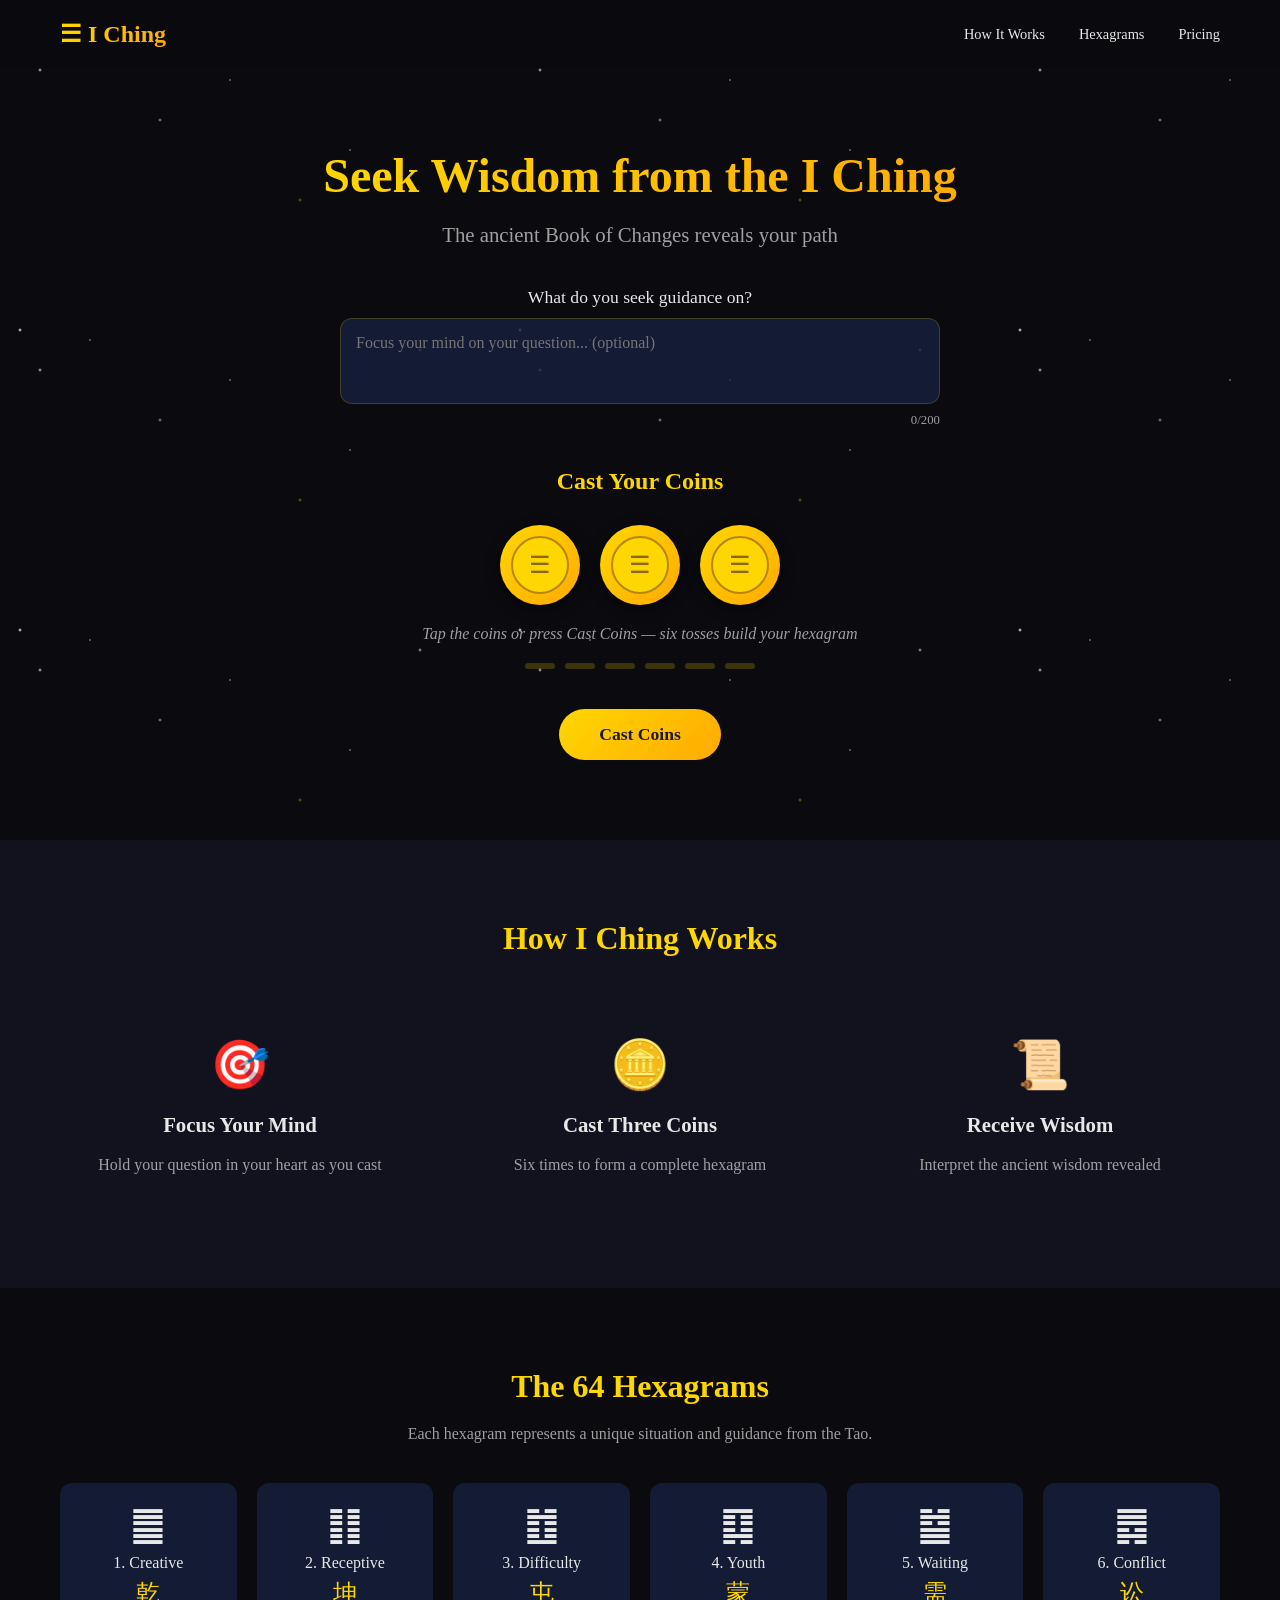
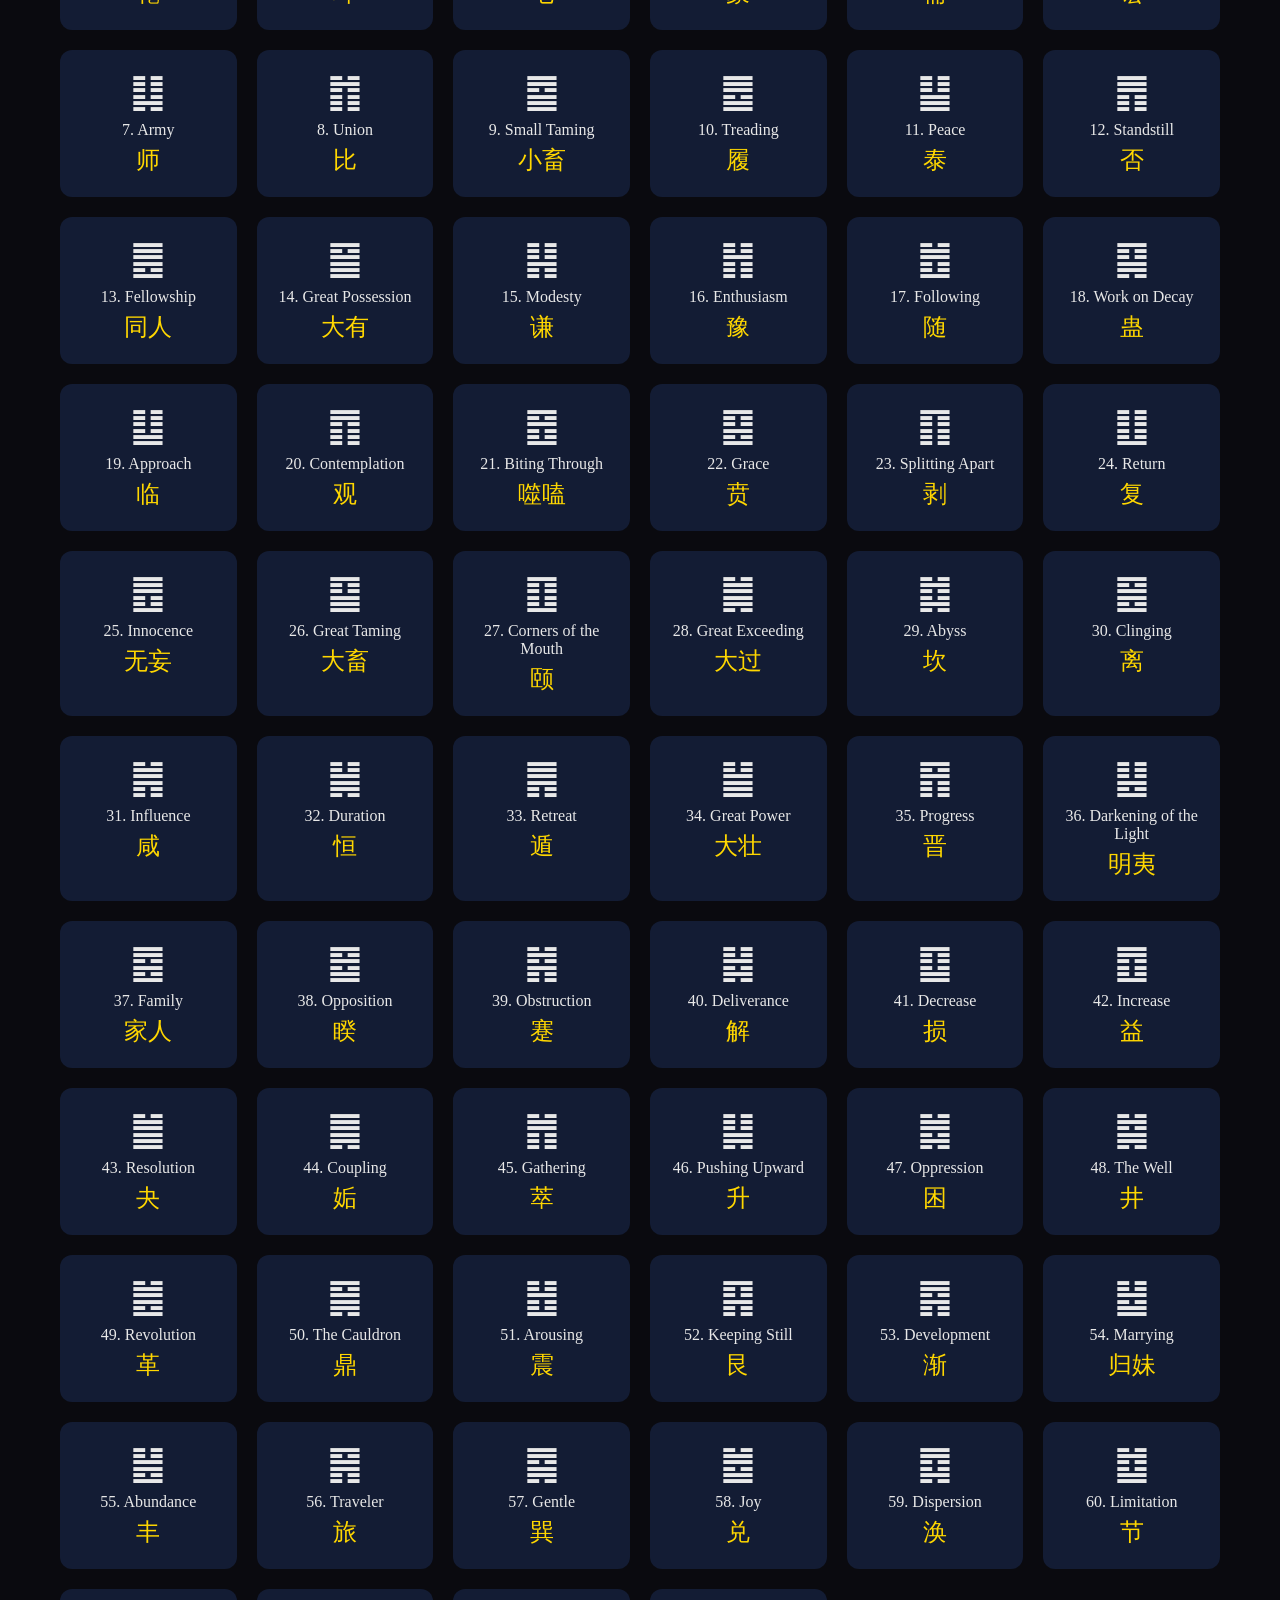
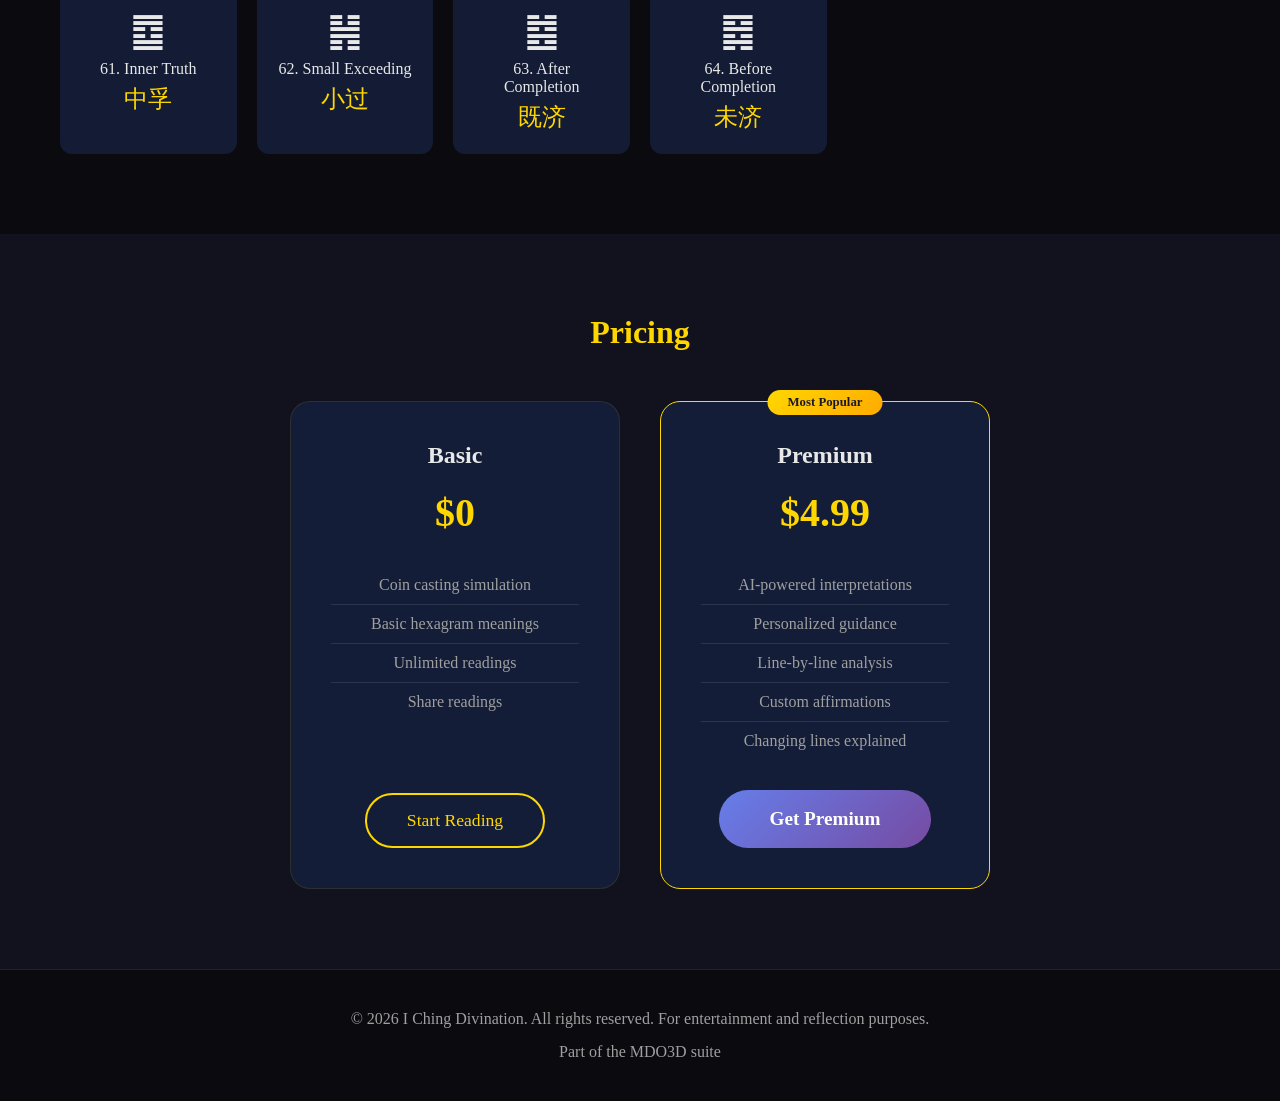
==== public/index.html @ cc0799f8 "feat(iching): GA4 (consent-gated) — pending Co-Authored-By: Claude Opus 5.5 <noreply@anthropic.com>" ====
<!DOCTYPE html>
<html lang="en">
<head>
    <meta charset="UTF-8">
    <meta name="viewport" content="width=device-width, initial-scale=1.0">
    <title>I Ching Reading Online — I Ching</title>
    <meta name="description" content="Ask a question and cast three coins to build your hexagram. Read its meaning and changing lines from the 64 hexagrams of the I Ching, the Book of Changes.">
    <meta name="keywords" content="i ching, i ching reading, book of changes, hexagram, coin toss, changing lines, chinese divination">
    <link rel="canonical" href="https://iching.mdo3d.com/">
    <meta name="theme-color" content="#ffd700">
    <link rel="icon" href="/favicon.ico" sizes="any">
    <link rel="icon" href="/favicon.svg" type="image/svg+xml">
    <link rel="apple-touch-icon" href="/apple-touch-icon.png">
    <link rel="manifest" href="/site.webmanifest">
    <meta property="og:type" content="website">
    <meta property="og:site_name" content="I Ching · MDO3D Guidance">
    <meta property="og:title" content="I Ching Reading Online — I Ching">
    <meta property="og:description" content="Ask a question and cast three coins to build your hexagram. Read its meaning and changing lines from the 64 hexagrams of the I Ching, the Book of Changes.">
    <meta property="og:url" content="https://iching.mdo3d.com/">
    <meta property="og:image" content="https://iching.mdo3d.com/og-image.png">
    <meta property="og:image:type" content="image/png">
    <meta property="og:image:width" content="1200">
    <meta property="og:image:height" content="630">
    <meta property="og:image:alt" content="I Ching — Cast coins, consult the Book of Changes. Part of MDO3D Guidance.">
    <meta property="og:locale" content="en_US">
    <meta name="twitter:card" content="summary_large_image">
    <meta name="twitter:title" content="I Ching Reading Online — I Ching">
    <meta name="twitter:description" content="Ask a question and cast three coins to build your hexagram. Read its meaning and changing lines from the 64 hexagrams of the I Ching, the Book of Changes.">
    <meta name="twitter:image" content="https://iching.mdo3d.com/og-image.png">
    <meta name="twitter:image:alt" content="I Ching — Cast coins, consult the Book of Changes. Part of MDO3D Guidance.">
    <script type="application/ld+json">
    {
      "@context": "https://schema.org",
      "@graph": [
        {
          "@type": "WebSite",
          "@id": "https://iching.mdo3d.com/#website",
          "url": "https://iching.mdo3d.com/",
          "name": "I Ching",
          "description": "Ask a question and cast three coins to build your hexagram. Read its meaning and changing lines from the 64 hexagrams of the I Ching, the Book of Changes.",
          "inLanguage": "en",
          "publisher": {
            "@type": "Organization",
            "name": "MDO3D"
          }
        },
        {
          "@type": "WebApplication",
          "@id": "https://iching.mdo3d.com/#app",
          "name": "I Ching",
          "url": "https://iching.mdo3d.com/",
          "description": "Ask a question and cast three coins to build your hexagram. Read its meaning and changing lines from the 64 hexagrams of the I Ching, the Book of Changes.",
          "applicationCategory": "LifestyleApplication",
          "operatingSystem": "Any (web browser)",
          "image": "https://iching.mdo3d.com/og-image.png",
          "isPartOf": {
            "@id": "https://iching.mdo3d.com/#website"
          }
        }
      ]
    }
    </script>
    <link rel="stylesheet" href="css/styles.css">
<style>.skip-link{position:absolute;left:-9999px;top:8px;z-index:10000;padding:8px 16px;background:#111111;color:#ffffff;font-weight:600;text-decoration:none;border-radius:4px}.skip-link:focus{left:8px;top:8px}</style>
  <script src="/js/consent.js" defer></script>
</head>
<body>
<a class="skip-link" href="#main-content">Skip to content</a>
    <div class="stars"></div>
    
    <header>
        <nav class="container">
            <div class="logo">
                <h1>☰ I Ching</h1>
            </div>
            <div class="nav-links">
                <a href="#how-it-works">How It Works</a>
                <a href="#hexagrams">Hexagrams</a>
                <a href="#pricing">Pricing</a>
            </div>
        </nav>
    </header>

    <main id="main-content">
        <section class="hero">
            <div class="container">
                <h2 class="hero-title">Seek Wisdom from the I Ching</h2>
                <p class="hero-subtitle">The ancient Book of Changes reveals your path</p>
                
                <div class="question-section" id="question-section">
                    <label for="question-input">What do you seek guidance on?</label>
                    <textarea 
                        id="question-input" 
                        placeholder="Focus your mind on your question... (optional)"
                        rows="3"
                        maxlength="200"></textarea>
                    <p class="char-count"><span id="char-count">0</span>/200</p>
                </div>

                <div class="casting-method">
                    <h3>Cast Your Coins</h3>
                    <div class="coins-container" id="coins-container">
                        <div class="coin" id="coin1">
                            <div class="coin-face heads">
                                <svg viewBox="0 0 60 60"><circle cx="30" cy="30" r="28" fill="#ffd700" stroke="#b8860b" stroke-width="2"/><text x="30" y="38" text-anchor="middle" font-size="24" fill="#8b6914">☰</text></svg>
                            </div>
                            <div class="coin-face tails">
                                <svg viewBox="0 0 60 60"><circle cx="30" cy="30" r="28" fill="#c0c0c0" stroke="#808080" stroke-width="2"/><text x="30" y="38" text-anchor="middle" font-size="24" fill="#404040">☷</text></svg>
                            </div>
                        </div>
                        <div class="coin" id="coin2">
                            <div class="coin-face heads">
                                <svg viewBox="0 0 60 60"><circle cx="30" cy="30" r="28" fill="#ffd700" stroke="#b8860b" stroke-width="2"/><text x="30" y="38" text-anchor="middle" font-size="24" fill="#8b6914">☰</text></svg>
                            </div>
                            <div class="coin-face tails">
                                <svg viewBox="0 0 60 60"><circle cx="30" cy="30" r="28" fill="#c0c0c0" stroke="#808080" stroke-width="2"/><text x="30" y="38" text-anchor="middle" font-size="24" fill="#404040">☷</text></svg>
                            </div>
                        </div>
                        <div class="coin" id="coin3">
                            <div class="coin-face heads">
                                <svg viewBox="0 0 60 60"><circle cx="30" cy="30" r="28" fill="#ffd700" stroke="#b8860b" stroke-width="2"/><text x="30" y="38" text-anchor="middle" font-size="24" fill="#8b6914">☰</text></svg>
                            </div>
                            <div class="coin-face tails">
                                <svg viewBox="0 0 60 60"><circle cx="30" cy="30" r="28" fill="#c0c0c0" stroke="#808080" stroke-width="2"/><text x="30" y="38" text-anchor="middle" font-size="24" fill="#404040">☷</text></svg>
                            </div>
                        </div>
                    </div>
                    <p class="casting-instruction">Tap the coins or press Cast Coins — six tosses build your hexagram</p>
                    <div class="casting-progress" id="casting-progress">
                        <div class="progress-line" id="progress1"></div>
                        <div class="progress-line" id="progress2"></div>
                        <div class="progress-line" id="progress3"></div>
                        <div class="progress-line" id="progress4"></div>
                        <div class="progress-line" id="progress5"></div>
                        <div class="progress-line" id="progress6"></div>
                    </div>
                </div>

                <button class="btn-primary btn-cast" id="cast-btn">
                    <span>Cast Coins</span>
                </button>
                <button class="btn-secondary btn-reset" id="reset-btn" style="display: none;">
                    <span>Cast Again</span>
                </button>
            </div>
        </section>

        <section class="hexagram-display" id="hexagram-display" style="display: none;">
            <div class="container">
                <h3 class="section-title">Your Hexagram</h3>
                <div class="hexagram-result" id="hexagram-result">
                </div>
            </div>
        </section>

        <section class="reading-section" id="reading-section" style="display: none;">
            <div class="container">
                <div class="reading-content">
                    <h3>Your Reading</h3>
                    
                    <div class="free-reading" id="free-reading">
                        <div class="hexagram-meanings" id="hexagram-meanings">
                        </div>
                    </div>

                    <div class="premium-upsell" id="premium-upsell">
                        <h4>Want Deeper Insights?</h4>
                        <p>Unlock AI-powered personalized interpretation</p>
                        <ul class="premium-features">
                            <li>✨ AI-generated personal guidance</li>
                            <li>✨ Connection to your question</li>
                            <li>✨ Line-by-line analysis</li>
                            <li>✨ Custom affirmation</li>
                        </ul>
                        <button class="btn-premium" id="upgrade-btn">
                            Get Premium Reading - $4.99
                        </button>
                    </div>

                    <div class="result-actions">
                    <button class="btn-share" id="share-btn">
                        <svg width="20" height="20" viewBox="0 0 24 24" fill="none" stroke="currentColor" stroke-width="2">
                            <circle cx="18" cy="5" r="3"></circle>
                            <circle cx="6" cy="12" r="3"></circle>
                            <circle cx="18" cy="19" r="3"></circle>
                            <line x1="8.59" y1="13.51" x2="15.42" y2="17.49"></line>
                            <line x1="15.41" y1="6.51" x2="8.59" y2="10.49"></line>
                        </svg>
                        Share My Reading
                    </button>
                    
                    <button class="btn-secondary" id="new-reading-btn">Cast Again</button>
                    </div>
                </div>
            </div>
        </section>
        
        <div class="premium-modal" id="premium-modal">
            <div class="modal-overlay" id="modal-overlay"></div>
            <div class="modal-content">
                <button class="modal-close" id="modal-close">&times;</button>
                <h3>Unlock Premium Insights</h3>
                <p>Get AI-powered personalized interpretation of your reading</p>
                <ul class="modal-features">
                    <li>✨ Personalized AI interpretation</li>
                    <li>✨ Deep connection to your question</li>
                    <li>✨ Actionable guidance</li>
                    <li>✨ Custom affirmation</li>
                </ul>
                <button class="btn-premium modal-btn" id="modal-upgrade-btn" onclick="handlePremiumPurchase()">
                    Get Premium - $4.99
                </button>
                <button class="modal-skip" id="modal-skip">Maybe Later</button>
            </div>
        </div>

        <section id="how-it-works" class="section-light">
            <div class="container">
                <h2>How I Ching Works</h2>
                <div class="steps">
                    <div class="step">
                        <div class="step-icon">🎯</div>
                        <h3>Focus Your Mind</h3>
                        <p>Hold your question in your heart as you cast</p>
                    </div>
                    <div class="step">
                        <div class="step-icon">🪙</div>
                        <h3>Cast Three Coins</h3>
                        <p>Six times to form a complete hexagram</p>
                    </div>
                    <div class="step">
                        <div class="step-icon">📜</div>
                        <h3>Receive Wisdom</h3>
                        <p>Interpret the ancient wisdom revealed</p>
                    </div>
                </div>
            </div>
        </section>

        <section id="hexagrams" class="hexagrams-info">
            <div class="container">
                <h2>The 64 Hexagrams</h2>
                <p class="hexagrams-intro">Each hexagram represents a unique situation and guidance from the Tao.</p>
                <div class="hexagrams-grid" id="hexagrams-grid">
                </div>
            </div>
        </section>

        <section id="pricing" class="pricing-section">
            <div class="container">
                <h2>Pricing</h2>
                <div class="pricing-cards">
                    <div class="pricing-card">
                        <h3>Basic</h3>
                        <div class="price">$0</div>
                        <ul>
                            <li>Coin casting simulation</li>
                            <li>Basic hexagram meanings</li>
                            <li>Unlimited readings</li>
                            <li>Share readings</li>
                        </ul>
                        <button class="btn-secondary" id="start-reading-btn">Start Reading</button>
                    </div>
                    <div class="pricing-card featured">
                        <div class="badge">Most Popular</div>
                        <h3>Premium</h3>
                        <div class="price">$4.99</div>
                        <ul>
                            <li>AI-powered interpretations</li>
                            <li>Personalized guidance</li>
                            <li>Line-by-line analysis</li>
                            <li>Custom affirmations</li>
                            <li>Changing lines explained</li>
                        </ul>
                        <button class="btn-premium" onclick="handlePremiumPurchase()">Get Premium</button>
                    </div>
                </div>
            </div>
        </section>
    </main>

    <footer>
        <div class="container">
            <p>&copy; 2026 I Ching Divination. All rights reserved. For entertainment and reflection purposes.</p>
            <div class="footer-links">
                <a href="https://mdo3d.com">Part of the MDO3D suite</a>
            </div>
        </div>
    </footer>

    <!-- Firebase is optional and lazy-loaded by js/config/firebase.js (off by default). -->

    <script src="js/entitlement.js"></script>
    <script src="js/app.js" type="module"></script>
</body>
</html>
---- public/css/styles.css ----
:root {
    --primary: #ffd700;
    --primary-dark: #b8860b;
    --secondary: #1a1a2e;
    --accent: #16213e;
    --bg: #0a0a0f;
    --text: #e8e8e8;
    --text-muted: #a0a0a0;
    --card-bg: rgba(22, 33, 62, 0.8);
    --gold: linear-gradient(135deg, #ffd700, #ffaa00);
}

* {
    margin: 0;
    padding: 0;
    box-sizing: border-box;
}

body {
    font-family: 'Georgia', serif;
    background: var(--bg);
    color: var(--text);
    min-height: 100vh;
    overflow-x: hidden;
}

.stars {
    position: fixed;
    top: 0;
    left: 0;
    width: 100%;
    height: 100%;
    pointer-events: none;
    background: radial-gradient(2px 2px at 20px 30px, #fff, transparent),
                radial-gradient(2px 2px at 40px 70px, rgba(255,255,255,0.8), transparent),
                radial-gradient(1px 1px at 90px 40px, #fff, transparent),
                radial-gradient(2px 2px at 160px 120px, rgba(255,255,255,0.6), transparent),
                radial-gradient(1px 1px at 230px 80px, #fff, transparent),
                radial-gradient(2px 2px at 300px 200px, rgba(255,215,0,0.5), transparent),
                radial-gradient(1px 1px at 350px 150px, #fff, transparent),
                radial-gradient(2px 2px at 420px 50px, rgba(255,255,255,0.7), transparent);
    background-size: 500px 300px;
    animation: twinkle 8s ease-in-out infinite;
    z-index: 0;
}

@keyframes twinkle {
    0%, 100% { opacity: 0.5; }
    50% { opacity: 1; }
}

.container {
    max-width: 1200px;
    margin: 0 auto;
    padding: 0 20px;
    position: relative;
    z-index: 1;
}

header {
    padding: 20px 0;
    background: rgba(10, 10, 15, 0.9);
    backdrop-filter: blur(10px);
    position: sticky;
    top: 0;
    z-index: 100;
}

header nav {
    display: flex;
    justify-content: space-between;
    align-items: center;
}

.logo h1 {
    font-size: 1.5rem;
    background: var(--gold);
    -webkit-background-clip: text;
    -webkit-text-fill-color: transparent;
    background-clip: text;
}

.nav-links a {
    color: var(--text);
    text-decoration: none;
    margin-left: 30px;
    font-size: 0.9rem;
    transition: color 0.3s;
}

.nav-links a:hover {
    color: var(--primary);
}

.hero {
    padding: 80px 0;
    text-align: center;
    min-height: 70vh;
    display: flex;
    flex-direction: column;
    justify-content: center;
}

.hero-title {
    font-size: 3rem;
    margin-bottom: 20px;
    background: var(--gold);
    -webkit-background-clip: text;
    -webkit-text-fill-color: transparent;
    background-clip: text;
}

.hero-subtitle {
    font-size: 1.3rem;
    color: var(--text-muted);
    margin-bottom: 40px;
}

.question-section {
    max-width: 600px;
    margin: 0 auto 40px;
}

.question-section label {
    display: block;
    margin-bottom: 10px;
    font-size: 1.1rem;
}

.question-section textarea {
    width: 100%;
    padding: 15px;
    background: var(--card-bg);
    border: 1px solid rgba(255, 215, 0, 0.2);
    border-radius: 12px;
    color: var(--text);
    font-family: inherit;
    font-size: 1rem;
    resize: none;
    transition: border-color 0.3s;
}

.question-section textarea:focus {
    outline: none;
    border-color: var(--primary);
}

.char-count {
    text-align: right;
    font-size: 0.8rem;
    color: var(--text-muted);
    margin-top: 5px;
}

.casting-method {
    margin: 40px 0;
}

.casting-method h3 {
    font-size: 1.5rem;
    margin-bottom: 30px;
    color: var(--primary);
}

.coins-container {
    display: flex;
    justify-content: center;
    gap: 20px;
    margin-bottom: 20px;
}

.coin {
    width: 80px;
    height: 80px;
    perspective: 1000px;
    cursor: pointer;
    position: relative;
}

.coin-face {
    position: absolute;
    width: 100%;
    height: 100%;
    backface-visibility: hidden;
    border-radius: 50%;
    display: flex;
    align-items: center;
    justify-content: center;
    box-shadow: 0 4px 15px rgba(0,0,0,0.4);
    transition: transform 0.1s;
}

.coin-face.heads {
    background: var(--gold);
}

.coin-face.tails {
    background: linear-gradient(135deg, #c0c0c0, #808080);
    transform: rotateY(180deg);
}

.coin-face svg {
    width: 60px;
    height: 60px;
}

.coin.flipping .coin-face.heads {
    transform: rotateY(360deg);
}

.coin.flipping .coin-face.tails {
    transform: rotateY(180deg);
}

.coin.flipping {
    animation: coinFlip 0.6s ease-in-out;
}

@keyframes coinFlip {
    0% { transform: rotateX(0) rotateY(0); }
    50% { transform: rotateX(90deg) rotateY(180deg); }
    100% { transform: rotateX(0) rotateY(360deg); }
}

.casting-instruction {
    color: var(--text-muted);
    font-style: italic;
    margin-bottom: 20px;
}

.casting-progress {
    display: flex;
    justify-content: center;
    gap: 10px;
}

.progress-line {
    width: 30px;
    height: 6px;
    background: rgba(255, 215, 0, 0.2);
    border-radius: 3px;
    transition: background 0.3s;
}

.progress-line.active {
    background: var(--primary);
}

.btn-primary {
    background: var(--gold);
    color: #1a1a2e;
    border: none;
    padding: 15px 40px;
    font-size: 1.1rem;
    font-weight: 600;
    border-radius: 30px;
    cursor: pointer;
    transition: transform 0.3s, box-shadow 0.3s;
    font-family: inherit;
}

.btn-primary:hover {
    transform: translateY(-2px);
    box-shadow: 0 10px 30px rgba(255, 215, 0, 0.3);
}

.btn-secondary {
    background: transparent;
    color: var(--primary);
    border: 2px solid var(--primary);
    padding: 15px 40px;
    font-size: 1.1rem;
    border-radius: 30px;
    cursor: pointer;
    transition: all 0.3s;
    font-family: inherit;
}

.btn-secondary:hover {
    background: rgba(255, 215, 0, 0.1);
}

.btn-premium {
    background: linear-gradient(135deg, #667eea, #764ba2);
    color: white;
    border: none;
    padding: 18px 50px;
    font-size: 1.2rem;
    font-weight: 600;
    border-radius: 30px;
    cursor: pointer;
    transition: transform 0.3s, box-shadow 0.3s;
    font-family: inherit;
}

.btn-premium:hover {
    transform: translateY(-2px);
    box-shadow: 0 10px 30px rgba(102, 126, 234, 0.4);
}

.hexagram-display {
    padding: 60px 0;
}

.section-title {
    font-size: 2rem;
    text-align: center;
    margin-bottom: 40px;
    color: var(--primary);
}

.hexagram-result {
    max-width: 700px;
    margin: 0 auto;
    background: var(--card-bg);
    border-radius: 20px;
    padding: 40px;
    border: 1px solid rgba(255, 215, 0, 0.2);
    text-align: center;
}

.hexagram-symbol,
.hexagram-card .symbol {
    font-family: 'Segoe UI Symbol', 'Apple Symbols', 'Noto Sans Symbols 2', 'Noto Sans Symbols', sans-serif;
    line-height: 1;
}

.hexagram-symbol {
    font-size: 5rem;
    margin-bottom: 20px;
}

.hexagram-chinese {
    font-size: 3rem;
    color: var(--primary);
    margin-bottom: 10px;
}

.hexagram-name {
    font-size: 2rem;
    margin-bottom: 10px;
}

.hexagram-number {
    color: var(--text-muted);
    font-size: 1rem;
    margin-bottom: 20px;
}

.hexagram-trigrams {
    font-size: 1.1rem;
    color: var(--text-muted);
    margin-bottom: 20px;
}

.hexagram-keywords {
    display: flex;
    justify-content: center;
    flex-wrap: wrap;
    gap: 10px;
    margin-bottom: 20px;
}

.keyword {
    background: rgba(255, 215, 0, 0.1);
    padding: 5px 15px;
    border-radius: 20px;
    font-size: 0.9rem;
    color: var(--primary);
}

.reading-section {
    padding: 60px 0;
}

.reading-content {
    max-width: 800px;
    margin: 0 auto;
}

.reading-content h3 {
    font-size: 1.8rem;
    margin-bottom: 30px;
    color: var(--primary);
    text-align: center;
}

.hexagram-meanings {
    background: var(--card-bg);
    border-radius: 20px;
    padding: 30px;
    margin-bottom: 30px;
}

.meaning-block {
    margin-bottom: 25px;
}

.meaning-block:last-child {
    margin-bottom: 0;
}

.meaning-block h4 {
    color: var(--primary);
    margin-bottom: 10px;
    font-size: 1.2rem;
}

.meaning-block p {
    line-height: 1.8;
    color: var(--text);
}

.premium-upsell {
    background: linear-gradient(135deg, rgba(102, 126, 234, 0.2), rgba(118, 75, 162, 0.2));
    border-radius: 20px;
    padding: 40px;
    text-align: center;
    margin-bottom: 30px;
    border: 1px solid rgba(102, 126, 234, 0.3);
}

.premium-upsell h4 {
    font-size: 1.5rem;
    margin-bottom: 15px;
}

.premium-upsell p {
    color: var(--text-muted);
    margin-bottom: 20px;
}

.premium-features {
    list-style: none;
    margin-bottom: 30px;
}

.premium-features li {
    padding: 8px 0;
    color: var(--text);
}

.result-actions {
    display: flex;
    flex-wrap: wrap;
    justify-content: center;
    align-items: center;
    gap: 15px;
}

.result-actions .btn-share {
    margin: 0;
}

.btn-share {
    display: flex;
    align-items: center;
    justify-content: center;
    gap: 10px;
    background: transparent;
    border: 2px solid var(--text-muted);
    color: var(--text);
    padding: 12px 30px;
    border-radius: 30px;
    cursor: pointer;
    margin: 0 auto 20px;
    transition: all 0.3s;
    font-family: inherit;
}

.btn-share:hover {
    border-color: var(--primary);
    color: var(--primary);
}

.premium-modal {
    display: none;
    position: fixed;
    top: 0;
    left: 0;
    width: 100%;
    height: 100%;
    z-index: 1000;
    justify-content: center;
    align-items: center;
}

.premium-modal.active {
    display: flex;
}

.modal-overlay {
    position: absolute;
    top: 0;
    left: 0;
    width: 100%;
    height: 100%;
    background: rgba(0, 0, 0, 0.8);
}

.modal-content {
    position: relative;
    background: linear-gradient(135deg, #1a1a2e, #16213e);
    border-radius: 24px;
    padding: 40px;
    max-width: 450px;
    width: 90%;
    text-align: center;
    border: 1px solid rgba(255, 215, 0, 0.3);
    animation: modalSlide 0.3s ease-out;
}

@keyframes modalSlide {
    from {
        opacity: 0;
        transform: translateY(-20px);
    }
    to {
        opacity: 1;
        transform: translateY(0);
    }
}

.modal-close {
    position: absolute;
    top: 15px;
    right: 20px;
    background: none;
    border: none;
    color: var(--text-muted);
    font-size: 2rem;
    cursor: pointer;
    transition: color 0.3s;
}

.modal-close:hover {
    color: var(--primary);
}

.modal-content h3 {
    font-size: 1.8rem;
    color: var(--primary);
    margin-bottom: 15px;
}

.modal-content > p {
    color: var(--text-muted);
    margin-bottom: 25px;
}

.modal-features {
    list-style: none;
    text-align: left;
    margin-bottom: 30px;
}

.modal-features li {
    padding: 10px 0;
    color: var(--text);
    border-bottom: 1px solid rgba(255, 255, 255, 0.1);
}

.modal-features li:last-child {
    border-bottom: none;
}

.modal-btn {
    width: 100%;
    margin-bottom: 15px;
}

.modal-skip {
    background: none;
    border: none;
    color: var(--text-muted);
    cursor: pointer;
    font-size: 0.9rem;
}

.modal-skip:hover {
    color: var(--text);
}

.section-light {
    padding: 80px 0;
    background: rgba(26, 26, 46, 0.5);
}

.section-light h2 {
    text-align: center;
    font-size: 2rem;
    margin-bottom: 50px;
    color: var(--primary);
}

.steps {
    display: grid;
    grid-template-columns: repeat(auto-fit, minmax(250px, 1fr));
    gap: 40px;
    text-align: center;
}

.step {
    padding: 30px;
}

.step-icon {
    font-size: 3rem;
    margin-bottom: 20px;
}

.step h3 {
    font-size: 1.3rem;
    margin-bottom: 15px;
}

.step p {
    color: var(--text-muted);
    line-height: 1.6;
}

.hexagrams-info {
    padding: 80px 0;
}

.hexagrams-info h2 {
    text-align: center;
    font-size: 2rem;
    margin-bottom: 20px;
    color: var(--primary);
}

.hexagrams-intro {
    text-align: center;
    color: var(--text-muted);
    margin-bottom: 40px;
}

.hexagrams-grid {
    display: grid;
    grid-template-columns: repeat(auto-fill, minmax(150px, 1fr));
    gap: 20px;
}

.hexagram-card {
    background: var(--card-bg);
    border-radius: 12px;
    padding: 20px;
    text-align: center;
    cursor: pointer;
    transition: transform 0.3s, box-shadow 0.3s;
    border: 1px solid transparent;
}

.hexagram-card:hover {
    transform: translateY(-5px);
    box-shadow: 0 10px 30px rgba(255, 215, 0, 0.1);
    border-color: rgba(255, 215, 0, 0.3);
}

.hexagram-card .symbol {
    font-size: 2.5rem;
    margin-bottom: 10px;
}

.hexagram-card .name {
    font-size: 1rem;
    margin-bottom: 5px;
}

.hexagram-card .chinese-name {
    font-size: 1.5rem;
    color: var(--primary);
}

.pricing-section {
    padding: 80px 0;
    background: rgba(26, 26, 46, 0.5);
}

.pricing-section h2 {
    text-align: center;
    font-size: 2rem;
    margin-bottom: 50px;
    color: var(--primary);
}

.pricing-cards {
    display: grid;
    grid-template-columns: repeat(auto-fit, minmax(280px, 1fr));
    gap: 40px;
    max-width: 700px;
    margin: 0 auto;
}

.pricing-card {
    background: var(--card-bg);
    border-radius: 20px;
    padding: 40px;
    text-align: center;
    border: 1px solid rgba(255, 215, 0, 0.1);
    position: relative;
    display: flex;
    flex-direction: column;
}

.pricing-card > button {
    margin-top: auto;
    align-self: center;
}

.pricing-card.featured {
    border-color: var(--primary);
}

.pricing-card .badge {
    position: absolute;
    top: -12px;
    left: 50%;
    transform: translateX(-50%);
    background: var(--gold);
    color: #1a1a2e;
    padding: 5px 20px;
    border-radius: 20px;
    font-size: 0.8rem;
    font-weight: 600;
}

.pricing-card h3 {
    font-size: 1.5rem;
    margin-bottom: 20px;
}

.pricing-card .price {
    font-size: 2.5rem;
    font-weight: 700;
    color: var(--primary);
    margin-bottom: 30px;
}

.pricing-card ul {
    list-style: none;
    margin-bottom: 30px;
}

.pricing-card li {
    padding: 10px 0;
    border-bottom: 1px solid rgba(255, 255, 255, 0.1);
    color: var(--text-muted);
}

.pricing-card li:last-child {
    border-bottom: none;
}

footer {
    padding: 40px 0;
    text-align: center;
    border-top: 1px solid rgba(255, 255, 255, 0.1);
}

footer p {
    color: var(--text-muted);
    margin-bottom: 15px;
}

.footer-links a {
    color: var(--text-muted);
    text-decoration: none;
    margin: 0 15px;
    transition: color 0.3s;
}

.footer-links a:hover {
    color: var(--primary);
}

@media (max-width: 768px) {
    .hero-title {
        font-size: 2rem;
    }
    
    .coins-container {
        gap: 10px;
    }
    
    .coin {
        width: 60px;
        height: 60px;
    }
    
    .coin-face svg {
        width: 45px;
        height: 45px;
    }
    
    header nav {
        flex-direction: column;
        gap: 10px;
    }

    .nav-links {
        display: flex;
        flex-wrap: wrap;
        justify-content: center;
        gap: 6px 18px;
    }

    .nav-links a {
        margin-left: 0;
    }
    
    .btn-cast, .btn-reset {
        width: 100%;
    }
}

/* Premium (paid) reading */
.premium-badge {
    display: inline-block;
    background: linear-gradient(135deg, #667eea, #764ba2);
    color: #fff;
    padding: 6px 16px;
    border-radius: 20px;
    font-size: 0.85rem;
    font-weight: 600;
    margin-bottom: 25px;
}

.insights-list,
.action-steps {
    padding-left: 1.4rem;
    line-height: 1.8;
}

.insights-list li,
.action-steps li {
    margin-bottom: 8px;
}

.closing-wisdom {
    border-top: 1px solid rgba(255, 215, 0, 0.2);
    padding-top: 20px;
}

/* A11Y-013: 44px minimum tap targets on touch widths */
@media (max-width: 768px) {
    .nav-links a, .footer-links a { display: inline-flex; align-items: center; justify-content: center; min-height: 44px; min-width: 44px; }
}

/* MOBILE-WARN: phone header. Below 768px the header stacked logo and links into two
   centred rows (123px tall). At phone widths they fit one row: smaller logo/links,
   tighter header padding. Wrap stays as a fallback; 44px tap targets kept. */
@media (max-width: 400px) {
    header { padding: 6px 0; }
    header nav { flex-direction: row; flex-wrap: wrap; justify-content: space-between; gap: 0 8px; }
    .logo h1 { font-size: 1.1rem; line-height: 1.3; white-space: nowrap; }
    .nav-links { flex-wrap: nowrap; justify-content: flex-end; gap: 10px; }
    .nav-links a { font-size: .8rem; white-space: nowrap; }
}
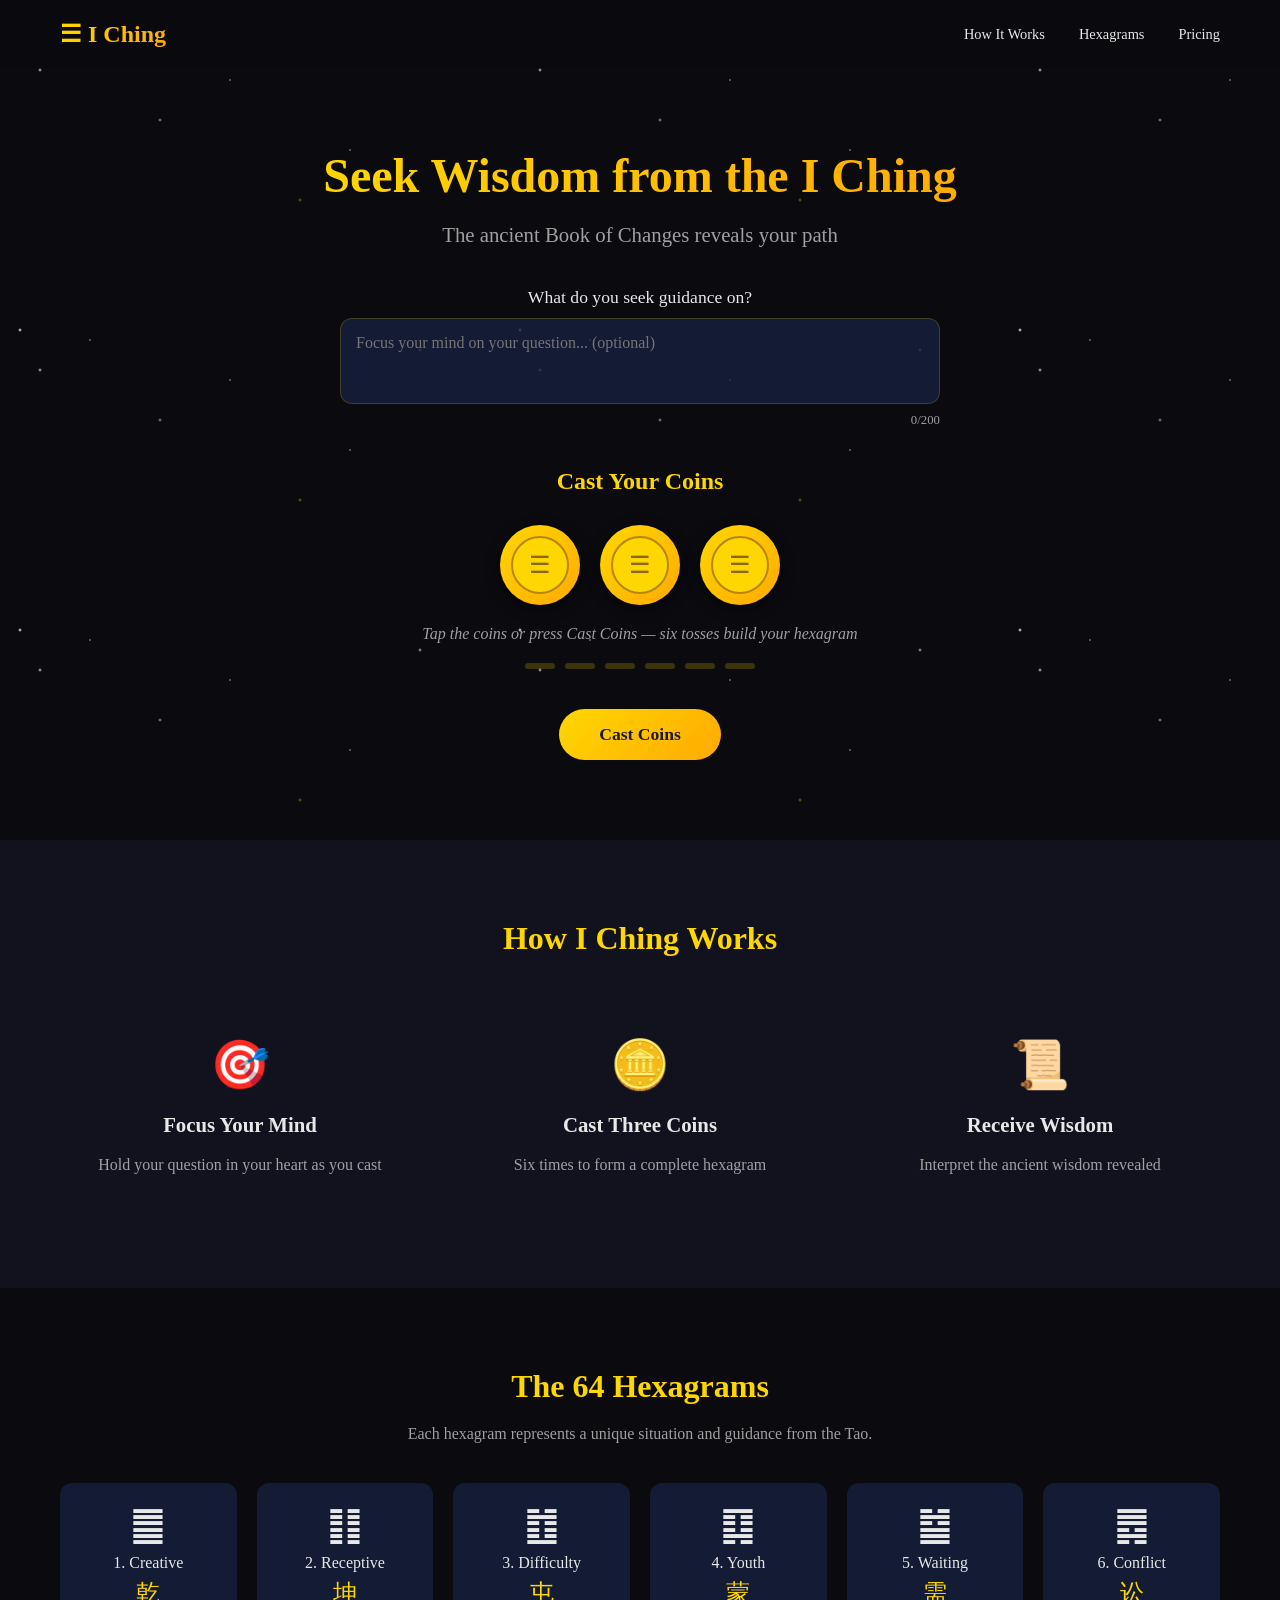
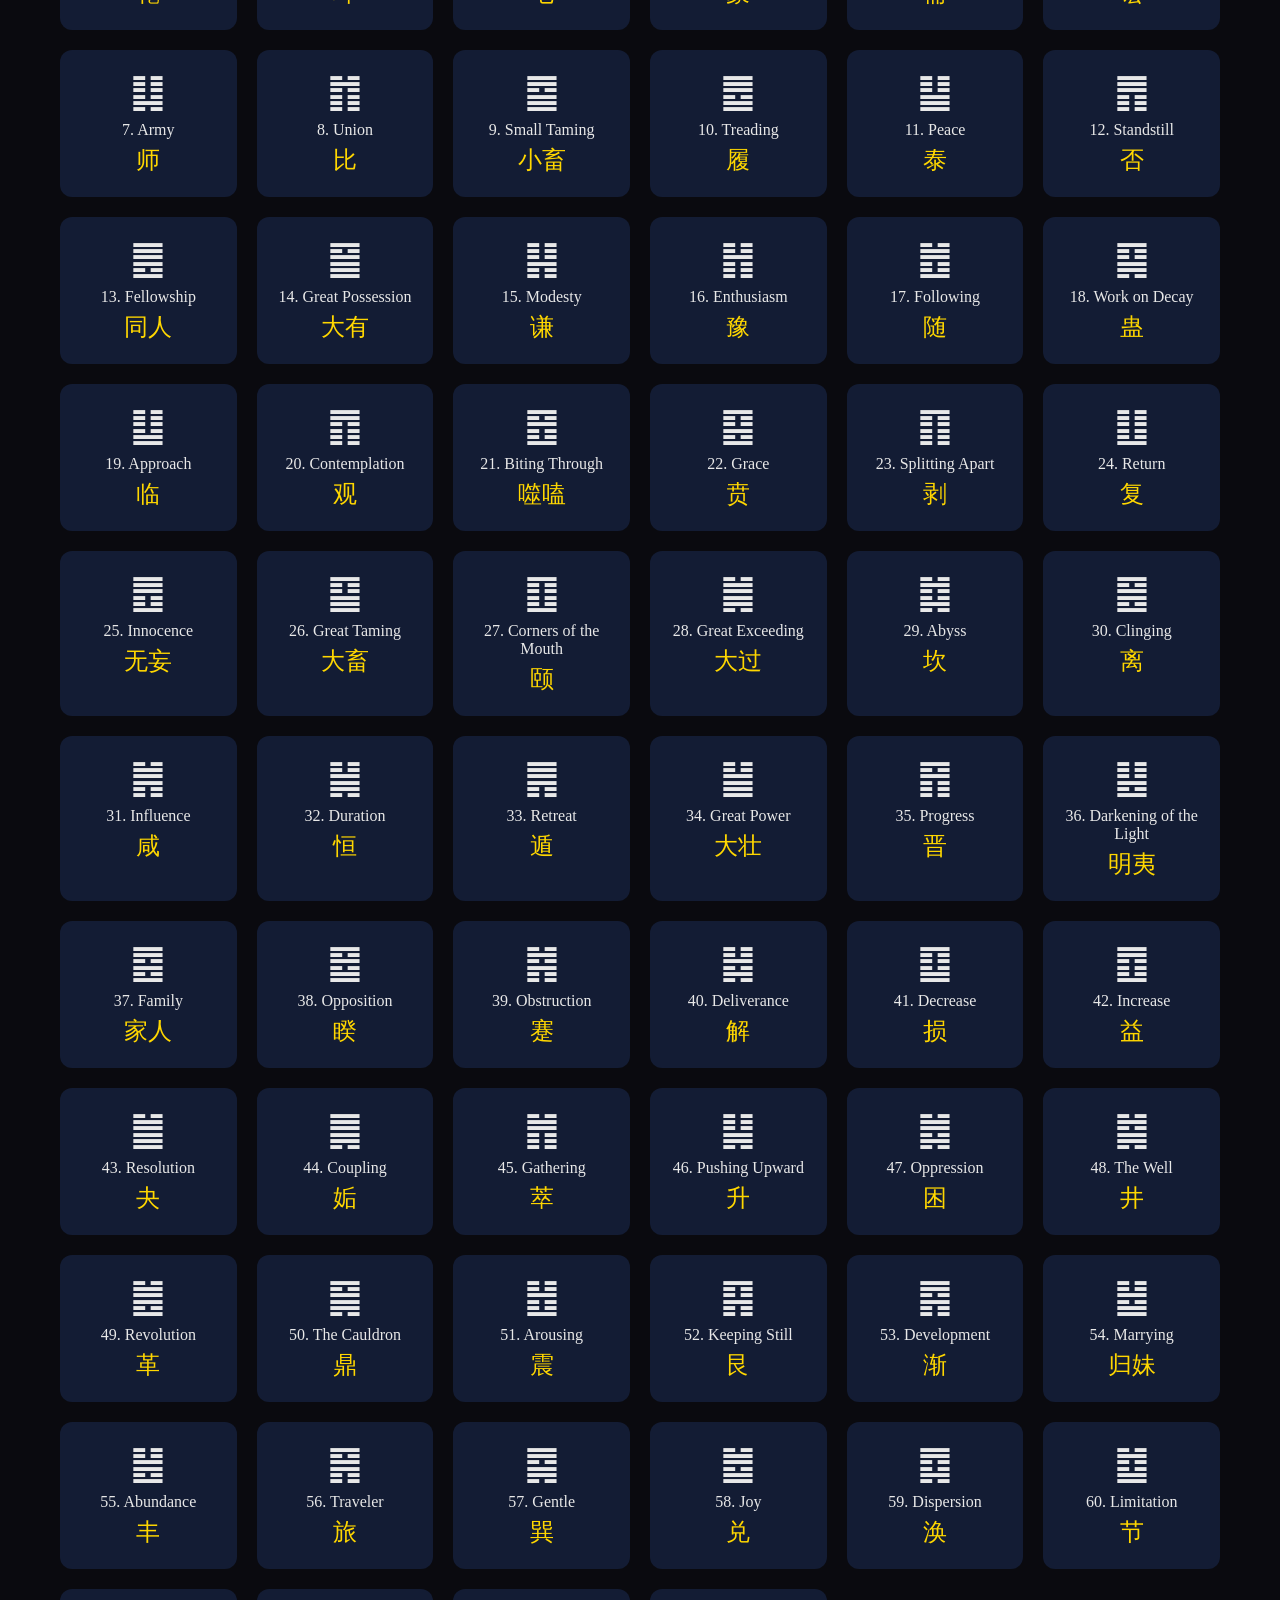
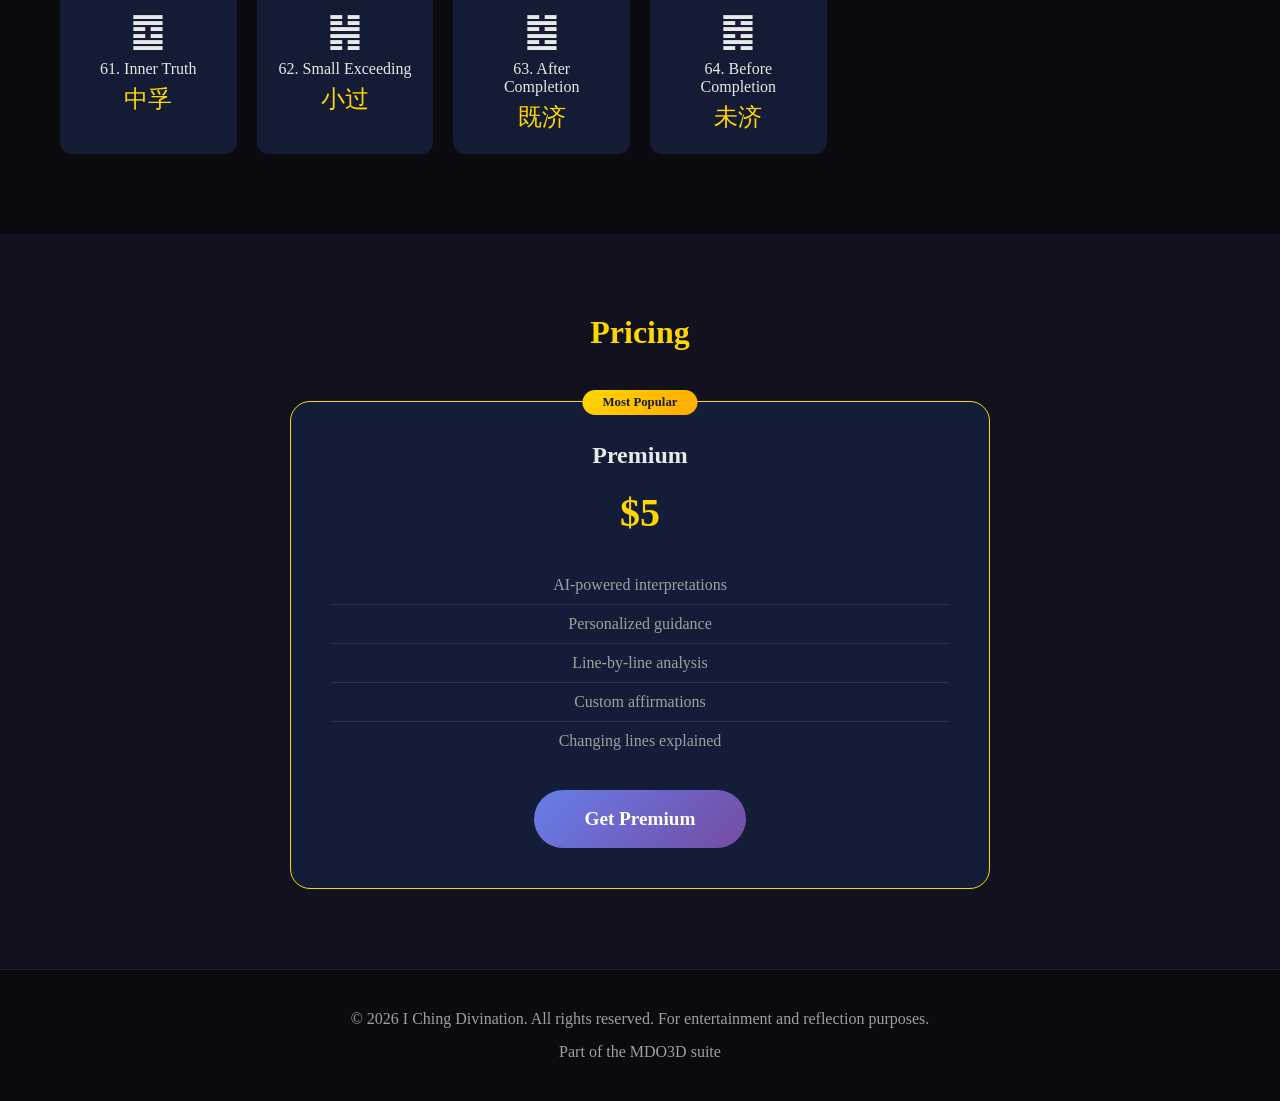
==== commit c87a2147: "Merge wave/63-price-ladder into master (wave63-ready) JARVIS #63/#63b divination $5/$10 price ladder" ====
--- a/public/index.html
+++ b/public/index.html
@@ -173,7 +173,7 @@
                             <li>✨ Custom affirmation</li>
                         </ul>
                         <button class="btn-premium" id="upgrade-btn">
-                            Get Premium Reading - $4.99
+                            Get Premium Reading - <span data-price="single-premium">$5</span>
                         </button>
                     </div>
 
@@ -208,7 +208,7 @@
                     <li>✨ Custom affirmation</li>
                 </ul>
                 <button class="btn-premium modal-btn" id="modal-upgrade-btn" onclick="handlePremiumPurchase()">
-                    Get Premium - $4.99
+                    Get Premium - <span data-price="single-premium">$5</span>
                 </button>
                 <button class="modal-skip" id="modal-skip">Maybe Later</button>
             </div>
@@ -250,21 +250,10 @@
             <div class="container">
                 <h2>Pricing</h2>
                 <div class="pricing-cards">
-                    <div class="pricing-card">
-                        <h3>Basic</h3>
-                        <div class="price">$0</div>
-                        <ul>
-                            <li>Coin casting simulation</li>
-                            <li>Basic hexagram meanings</li>
-                            <li>Unlimited readings</li>
-                            <li>Share readings</li>
-                        </ul>
-                        <button class="btn-secondary" id="start-reading-btn">Start Reading</button>
-                    </div>
                     <div class="pricing-card featured">
                         <div class="badge">Most Popular</div>
                         <h3>Premium</h3>
-                        <div class="price">$4.99</div>
+                        <div class="price" data-price="single-premium">$5</div>
                         <ul>
                             <li>AI-powered interpretations</li>
                             <li>Personalized guidance</li>
@@ -290,6 +279,7 @@
 
     <!-- Firebase is optional and lazy-loaded by js/config/firebase.js (off by default). -->
 
+    <script src="js/price-display.js"></script>
     <script src="js/entitlement.js"></script>
     <script src="js/app.js" type="module"></script>
 </body>
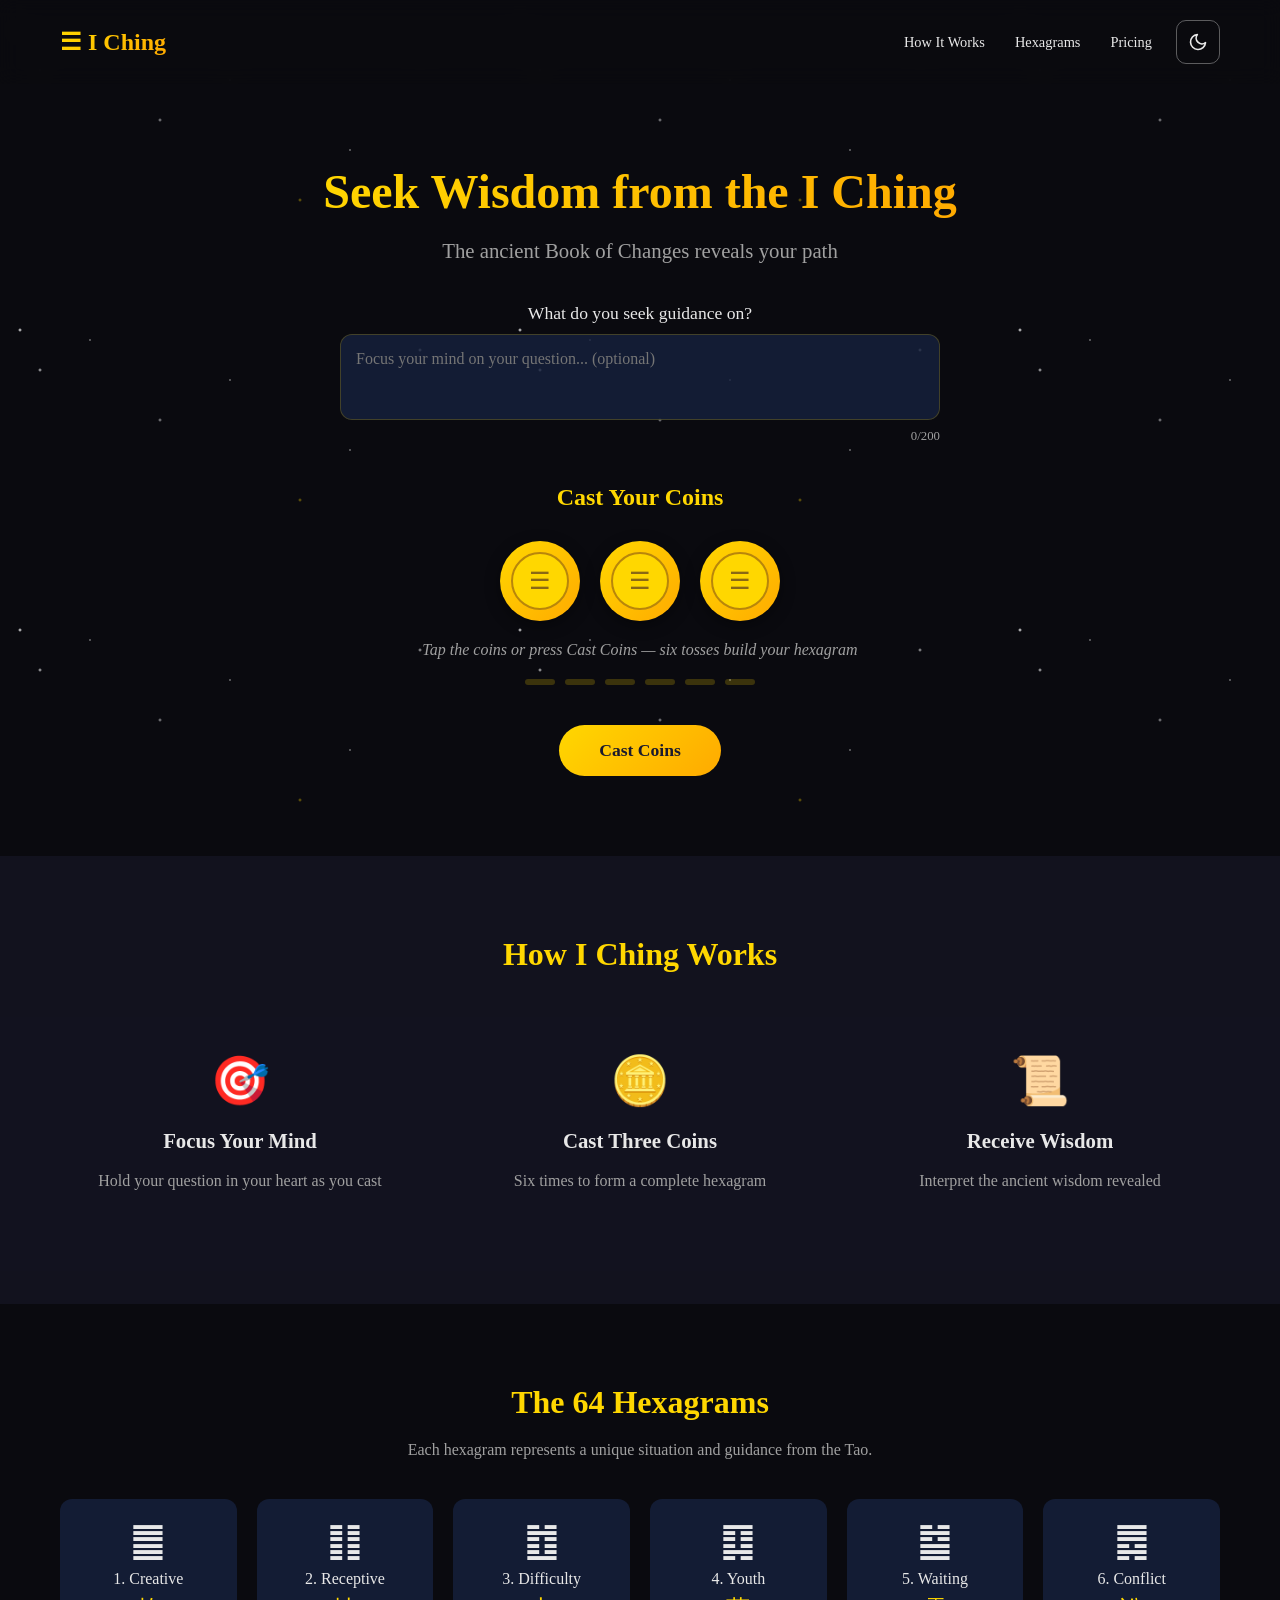
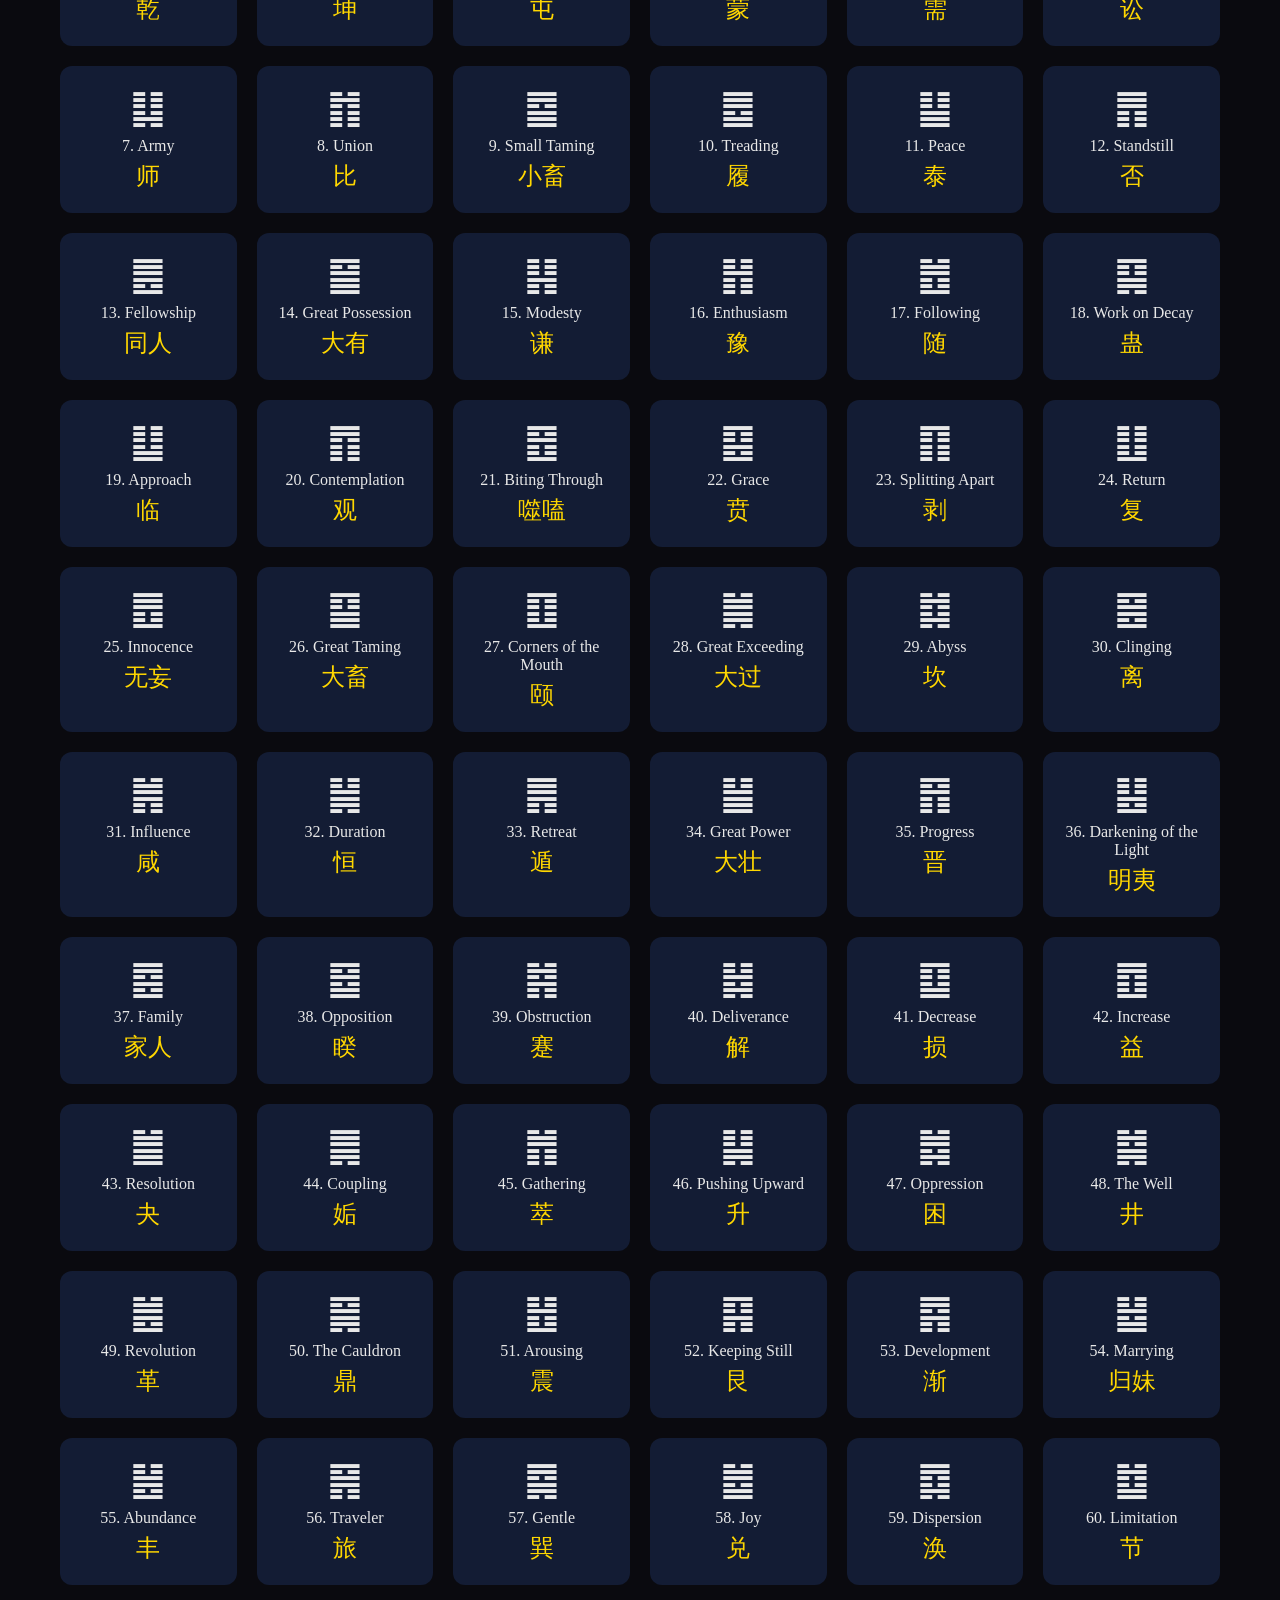
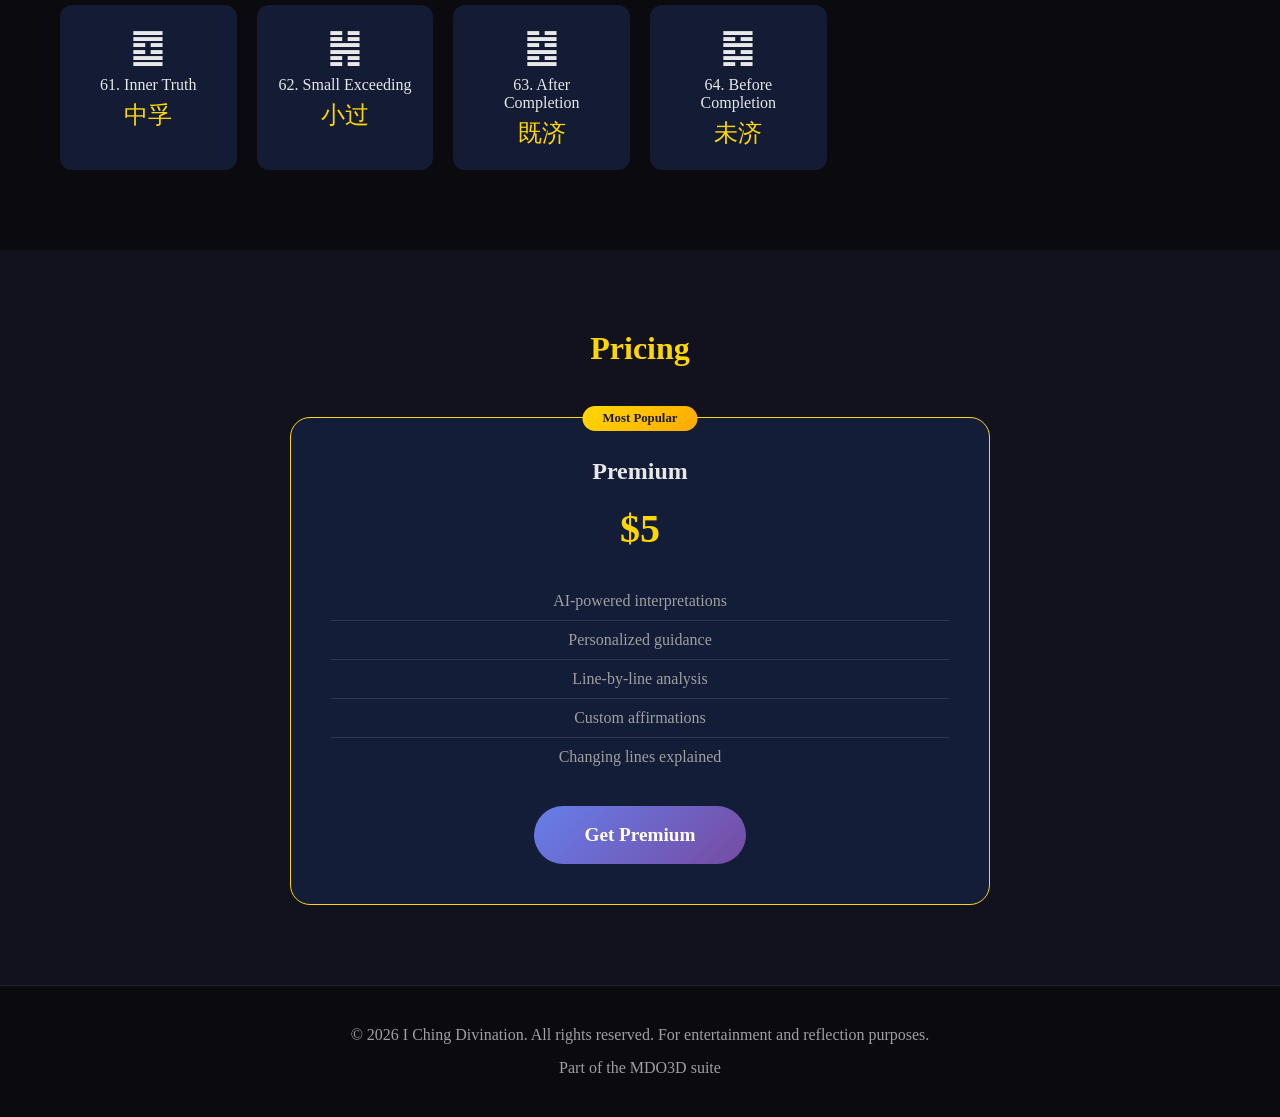
==== commit 96d73bb0: "fix(iching): visual QA — light/dark theme toggle (MDOThree method) - js/theme-init.js (verbatim MDOT" ====
--- a/public/index.html
+++ b/public/index.html
@@ -2,7 +2,8 @@
 <html lang="en">
 <head>
     <meta charset="UTF-8">
-    <meta name="viewport" content="width=device-width, initial-scale=1.0">
+    <script src="/js/theme-init.js"></script>
+<meta name="viewport" content="width=device-width, initial-scale=1.0">
     <title>I Ching Reading Online — I Ching</title>
     <meta name="description" content="Ask a question and cast three coins to build your hexagram. Read its meaning and changing lines from the 64 hexagrams of the I Ching, the Book of Changes.">
     <meta name="keywords" content="i ching, i ching reading, book of changes, hexagram, coin toss, changing lines, chinese divination">
@@ -63,6 +64,7 @@
     <link rel="stylesheet" href="css/styles.css">
 <style>.skip-link{position:absolute;left:-9999px;top:8px;z-index:10000;padding:8px 16px;background:#111111;color:#ffffff;font-weight:600;text-decoration:none;border-radius:4px}.skip-link:focus{left:8px;top:8px}</style>
   <script src="/js/consent.js" defer></script>
+  <script src="/js/theme-toggle.js" defer></script>
 </head>
 <body>
 <a class="skip-link" href="#main-content">Skip to content</a>
@@ -77,6 +79,7 @@
                 <a href="#how-it-works">How It Works</a>
                 <a href="#hexagrams">Hexagrams</a>
                 <a href="#pricing">Pricing</a>
+                <button type="button" class="mdo-theme" data-mdo-theme aria-label="Switch theme" title="Switch theme"><svg class="mdo-i mdo-i-moon" viewBox="0 0 24 24" aria-hidden="true" focusable="false"><path d="M21 12.8A9 9 0 1 1 11.2 3a7 7 0 0 0 9.8 9.8z"/></svg><svg class="mdo-i mdo-i-sun" viewBox="0 0 24 24" aria-hidden="true" focusable="false"><circle cx="12" cy="12" r="4"/><path d="M12 2v2M12 20v2M4.9 4.9l1.4 1.4M17.7 17.7l1.4 1.4M2 12h2M20 12h2M4.9 19.1l1.4-1.4M17.7 6.3l1.4-1.4"/></svg></button>
             </div>
         </nav>
     </header>
--- a/public/css/styles.css
+++ b/public/css/styles.css
@@ -858,3 +858,50 @@
     .nav-links { flex-wrap: nowrap; justify-content: flex-end; gap: 10px; }
     .nav-links a { font-size: .8rem; white-space: nowrap; }
 }
+
+/* ==== THEME: light palette + toggle (generated, MDOThree method) ==== */
+/* The dark palette above stays the default. theme-init.js (in <head>, before this file) sets html[data-theme]
+   from the saved choice (localStorage "mdo-theme") or the OS preference; the toggle (theme-toggle.js) flips it. */
+html[data-theme="dark"] { color-scheme: dark; }
+html[data-theme="light"] { color-scheme: light; --primary: #7a5a00; --primary-dark: #5c4300; --secondary: #efe9da; --accent: #e6dfcc; --bg: #f7f5ef; --text: #1c1a24; --text-muted: #544f60; --card-bg: rgba(255, 255, 255, 0.88); }
+html[data-theme="light"] .stars { display: none; }
+html[data-theme="light"] header { background: rgba(247, 245, 239, 0.9); }
+html[data-theme="light"] .logo h1 { background-image: linear-gradient(135deg, #7a5a00, #8f4f00); }
+html[data-theme="light"] .hero-title { background-image: linear-gradient(135deg, #7a5a00, #8f4f00); }
+html[data-theme="light"] .question-section textarea { border: 1px solid rgba(122, 90, 0, 0.28); }
+html[data-theme="light"] .coin-face { box-shadow: 0 4px 15px rgba(247, 245, 239, 0.4); }
+html[data-theme="light"] .progress-line { background: rgba(122, 90, 0, 0.28); }
+html[data-theme="light"] .btn-primary:hover { box-shadow: 0 10px 30px rgba(122, 90, 0, 0.42); }
+html[data-theme="light"] .btn-secondary:hover { background: rgba(122, 90, 0, 0.14); }
+html[data-theme="light"] .hexagram-result { border: 1px solid rgba(122, 90, 0, 0.28); }
+html[data-theme="light"] .keyword { background: rgba(122, 90, 0, 0.14); }
+html[data-theme="light"] .modal-overlay { background: rgba(247, 245, 239, 0.8); }
+html[data-theme="light"] .modal-content { background: linear-gradient(135deg, #efe9da, #efe9da); border: 1px solid rgba(122, 90, 0, 0.42); }
+html[data-theme="light"] .modal-features li { border-bottom: 1px solid rgba(0, 0, 0, 0.12); }
+html[data-theme="light"] .section-light { background: rgba(239, 233, 218, 0.5); }
+html[data-theme="light"] .hexagram-card:hover { box-shadow: 0 10px 30px rgba(122, 90, 0, 0.14); border-color: rgba(122, 90, 0, 0.42); }
+html[data-theme="light"] .pricing-section { background: rgba(239, 233, 218, 0.5); }
+html[data-theme="light"] .pricing-card { border: 1px solid rgba(122, 90, 0, 0.14); }
+html[data-theme="light"] .pricing-card li { border-bottom: 1px solid rgba(0, 0, 0, 0.12); }
+html[data-theme="light"] footer { border-top: 1px solid rgba(0, 0, 0, 0.12); }
+html[data-theme="light"] .closing-wisdom { border-top: 1px solid rgba(122, 90, 0, 0.28); }
+html[data-theme="light"] .form-group input::placeholder { color: #544f60; }
+html[data-theme="light"] .modal-overlay { background: rgba(20, 18, 30, 0.55); }
+
+/* Theme toggle: 44x44 icon button, last (rightmost) item in the nav */
+header nav .nav-links { display: flex; align-items: center; }
+.mdo-theme { display: inline-flex; align-items: center; justify-content: center; flex: none; width: 44px; height: 44px;
+  margin-left: 24px; padding: 0; border: 1.5px solid rgba(160, 160, 160, 0.55); border-radius: 10px; background: transparent;
+  color: var(--text); cursor: pointer; font: inherit; transition: border-color 0.2s, color 0.2s; }
+html[data-theme="light"] .mdo-theme { border-color: rgba(60, 60, 70, 0.45); }
+.mdo-theme:hover { border-color: var(--primary); color: var(--primary); }
+.mdo-theme:focus-visible { outline: 3px solid var(--primary); outline-offset: 2px; }
+.mdo-theme .mdo-i { width: 20px; height: 20px; fill: none; stroke: currentColor; stroke-width: 2; stroke-linecap: round; stroke-linejoin: round; }
+html[data-theme="dark"] .mdo-theme .mdo-i-moon, html:not([data-theme="dark"]) .mdo-theme .mdo-i-sun { display: none; }
+@media (max-width: 768px) { .mdo-theme { margin-left: 0; } }
+@media (max-width: 400px) {
+    header nav { flex-wrap: nowrap; }
+    .nav-links { gap: 6px; }
+    .nav-links a { font-size: .75rem; min-width: 0; }
+    .logo h1 { font-size: 1rem; }
+}
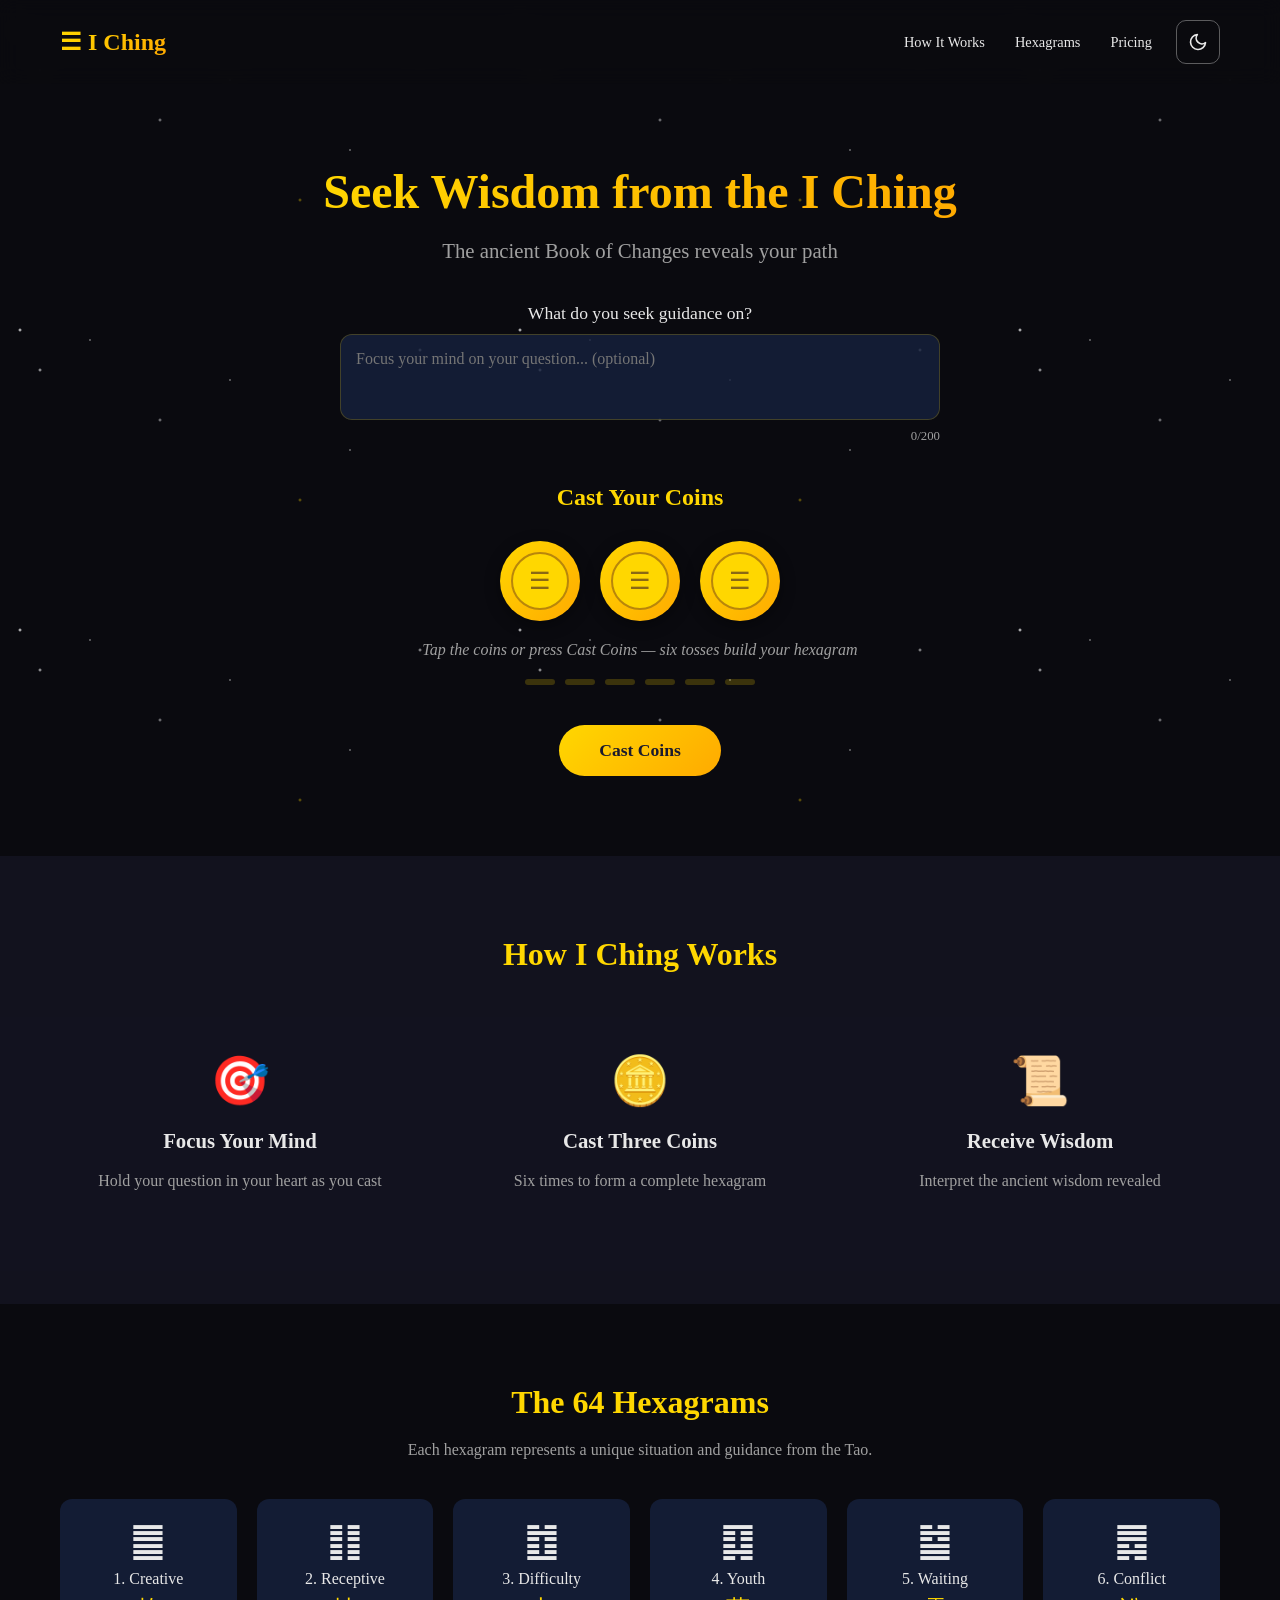
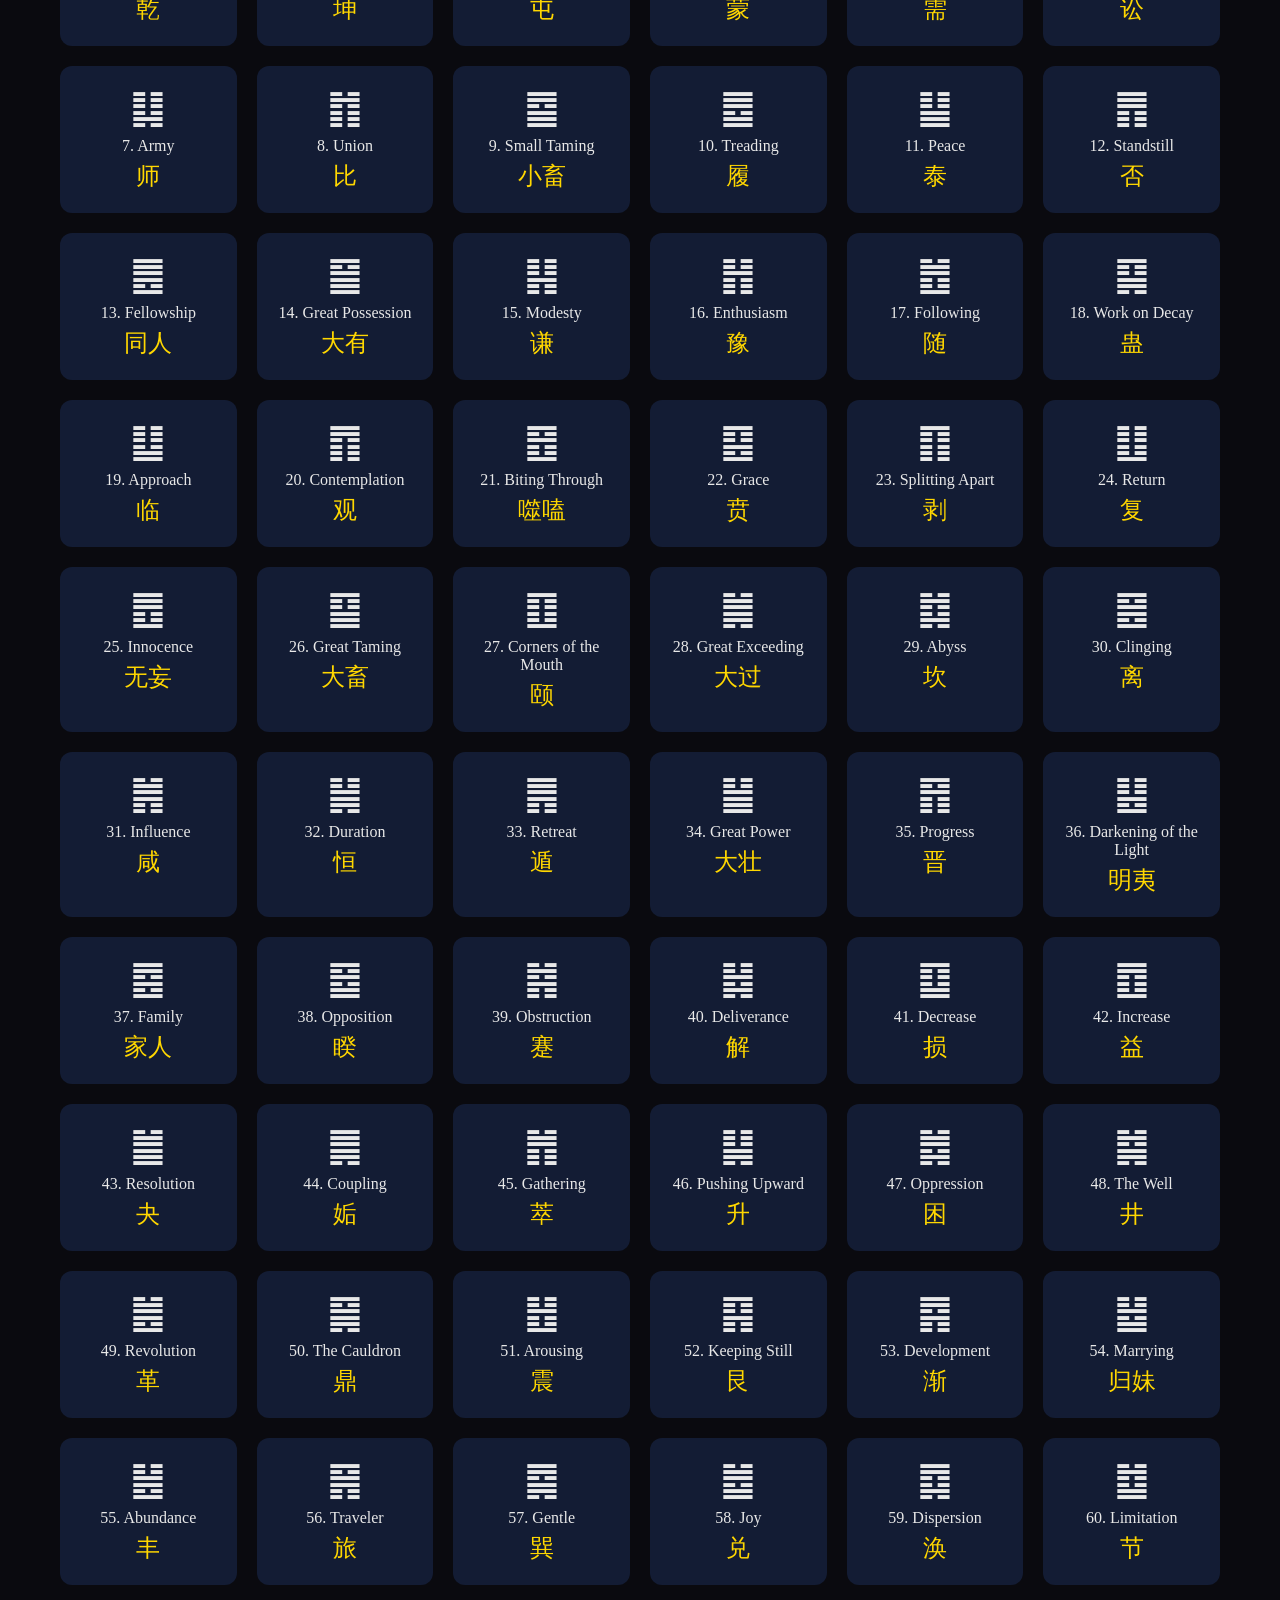
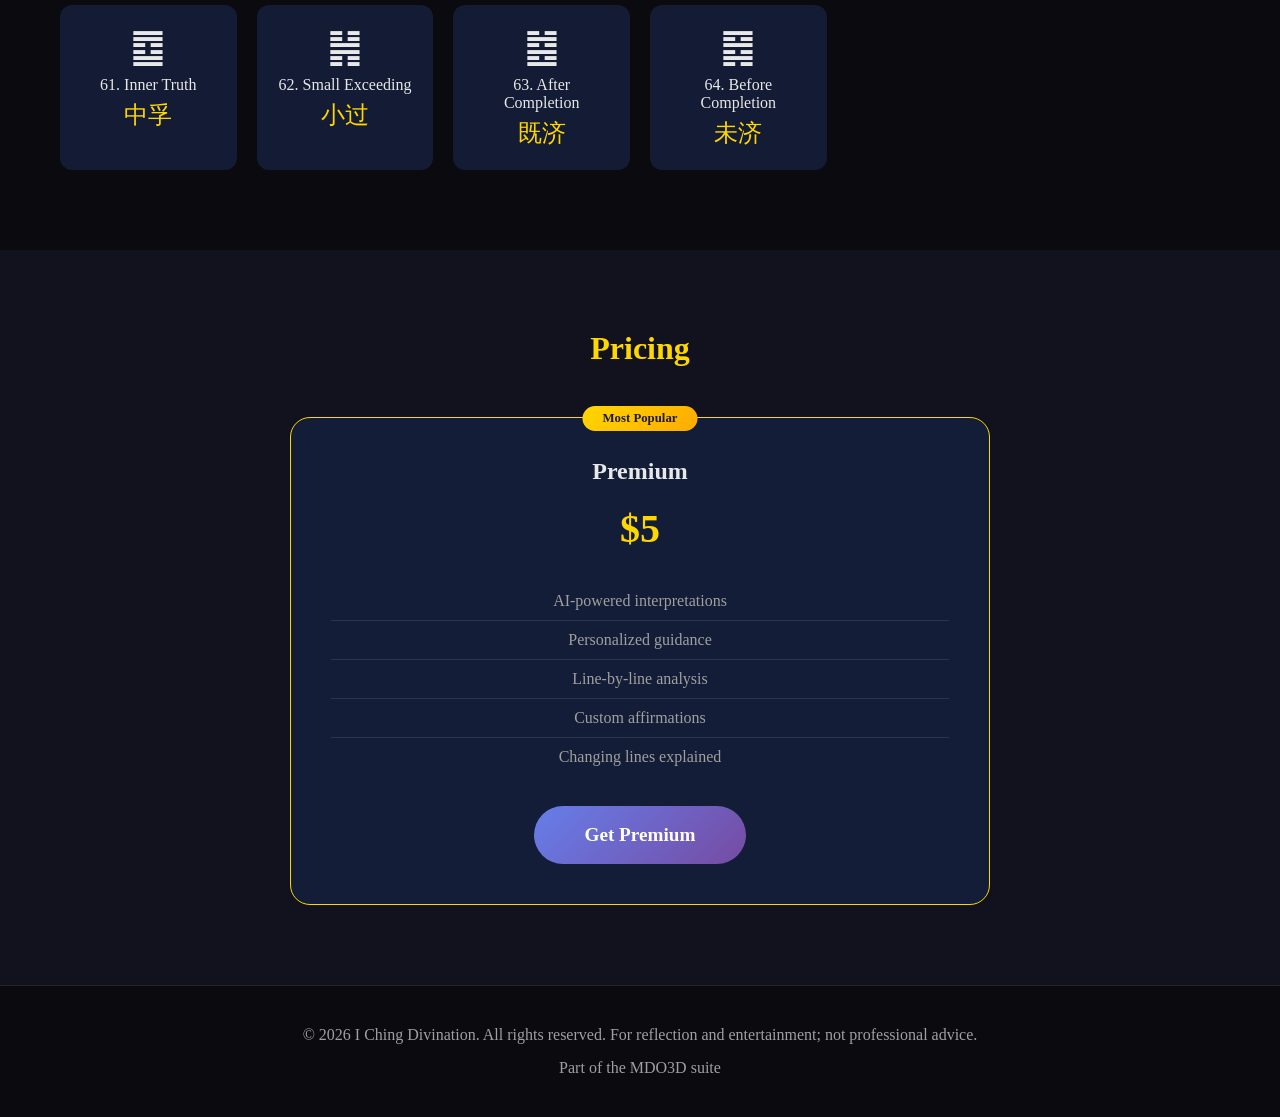
==== commit 90e1749a: "copy(C7-010): one entertainment disclaimer on every divination footer: "For reflection and entertain" ====
--- a/public/index.html
+++ b/public/index.html
@@ -61,7 +61,7 @@
       ]
     }
     </script>
-    <link rel="stylesheet" href="css/styles.css">
+    <link rel="stylesheet" href="css/styles.css?v=cards1">
 <style>.skip-link{position:absolute;left:-9999px;top:8px;z-index:10000;padding:8px 16px;background:#111111;color:#ffffff;font-weight:600;text-decoration:none;border-radius:4px}.skip-link:focus{left:8px;top:8px}</style>
   <script src="/js/consent.js" defer></script>
   <script src="/js/theme-toggle.js" defer></script>
@@ -162,13 +162,12 @@
                     <h3>Your Reading</h3>
                     
                     <div class="free-reading" id="free-reading">
-                        <div class="hexagram-meanings" id="hexagram-meanings">
-                        </div>
+                        <div class="hexagram-meanings" id="hexagram-meanings"></div>
                     </div>
 
                     <div class="premium-upsell" id="premium-upsell">
-                        <h4>Want Deeper Insights?</h4>
-                        <p>Unlock AI-powered personalized interpretation</p>
+                        <h4>Unlock Your Full Reading</h4>
+                        <p>Your hexagram interpretation is the paid AI reading, personalized to your question</p>
                         <ul class="premium-features">
                             <li>✨ AI-generated personal guidance</li>
                             <li>✨ Connection to your question</li>
@@ -273,7 +272,7 @@
 
     <footer>
         <div class="container">
-            <p>&copy; 2026 I Ching Divination. All rights reserved. For entertainment and reflection purposes.</p>
+            <p>&copy; 2026 I Ching Divination. All rights reserved. For reflection and entertainment; not professional advice.</p>
             <div class="footer-links">
                 <a href="https://mdo3d.com">Part of the MDO3D suite</a>
             </div>
--- a/public/css/styles.css
+++ b/public/css/styles.css
@@ -905,3 +905,7 @@
     .nav-links a { font-size: .75rem; min-width: 0; }
     .logo h1 { font-size: 1rem; }
 }
+
+/* Paid from first use: the meanings card is empty until the paid reading is delivered.
+   Never render an empty card; the upsell below says what unlocks it. */
+.hexagram-meanings:empty { display: none; }
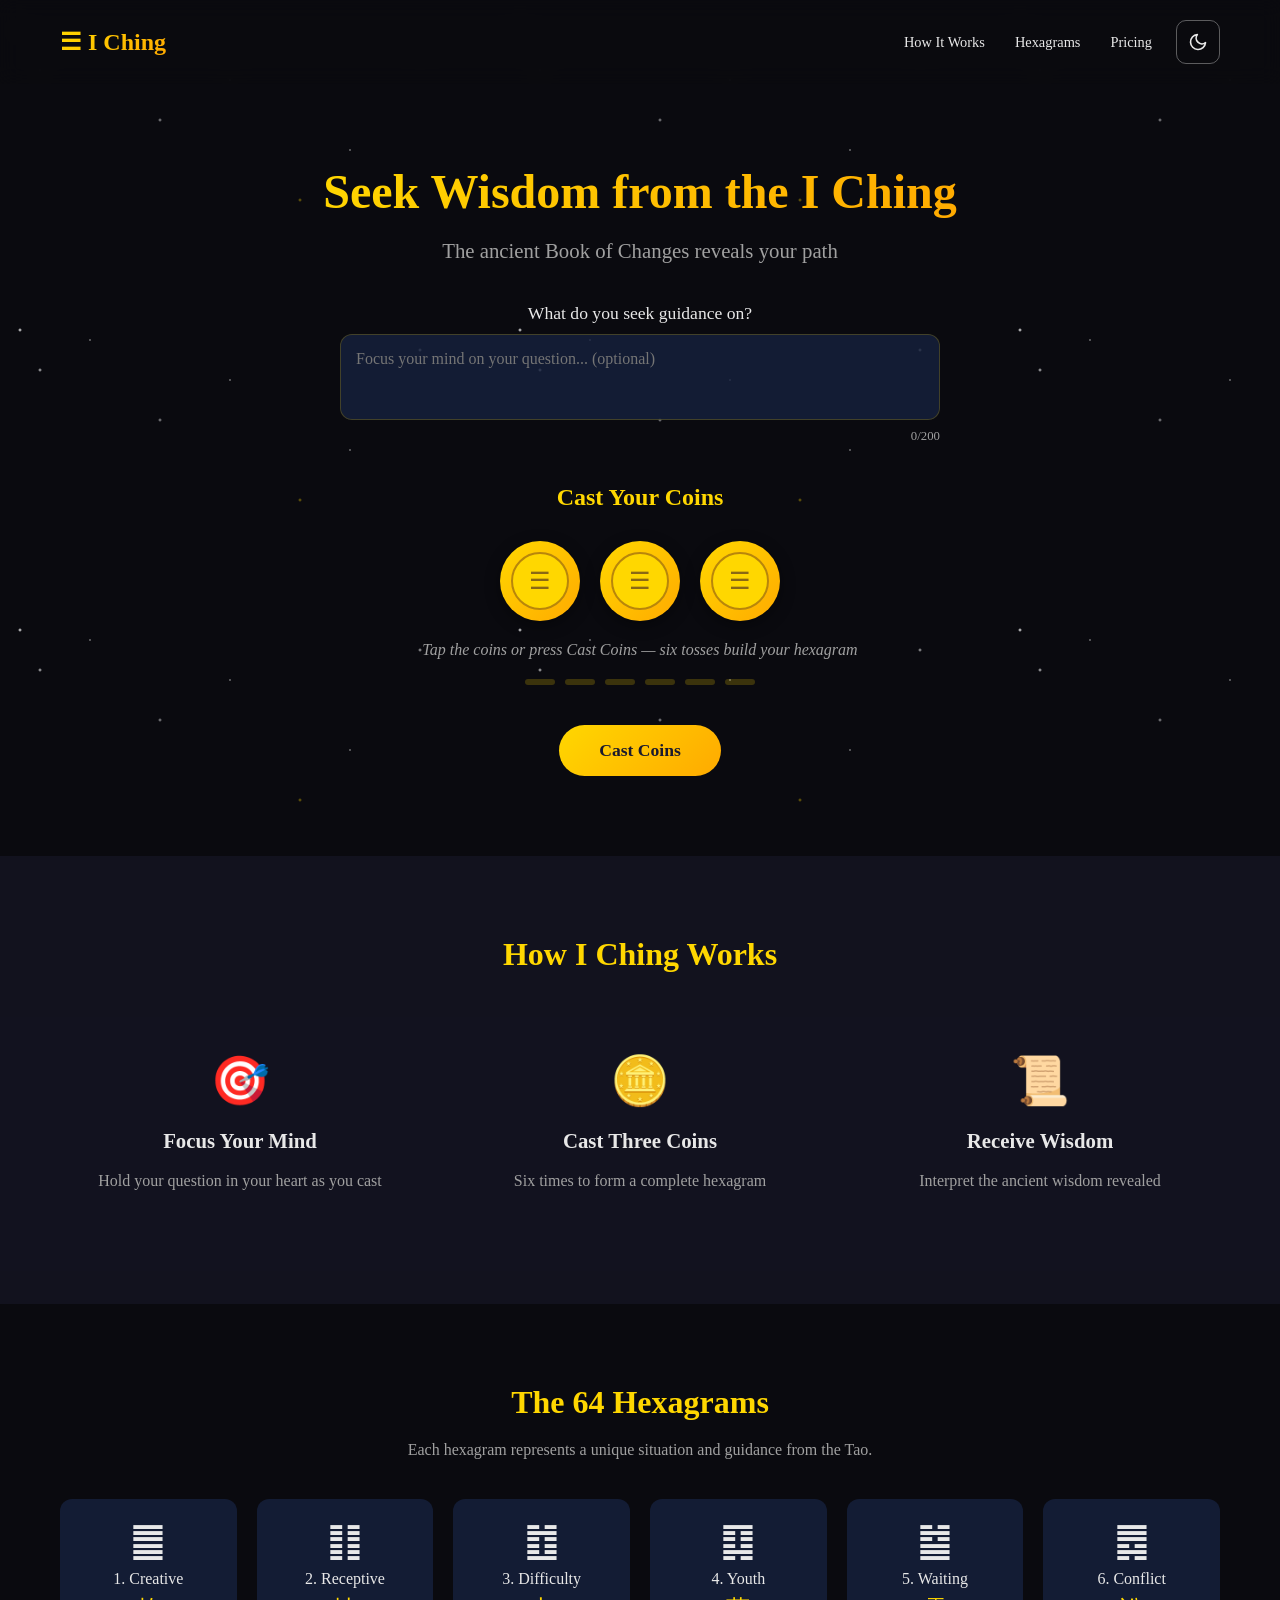
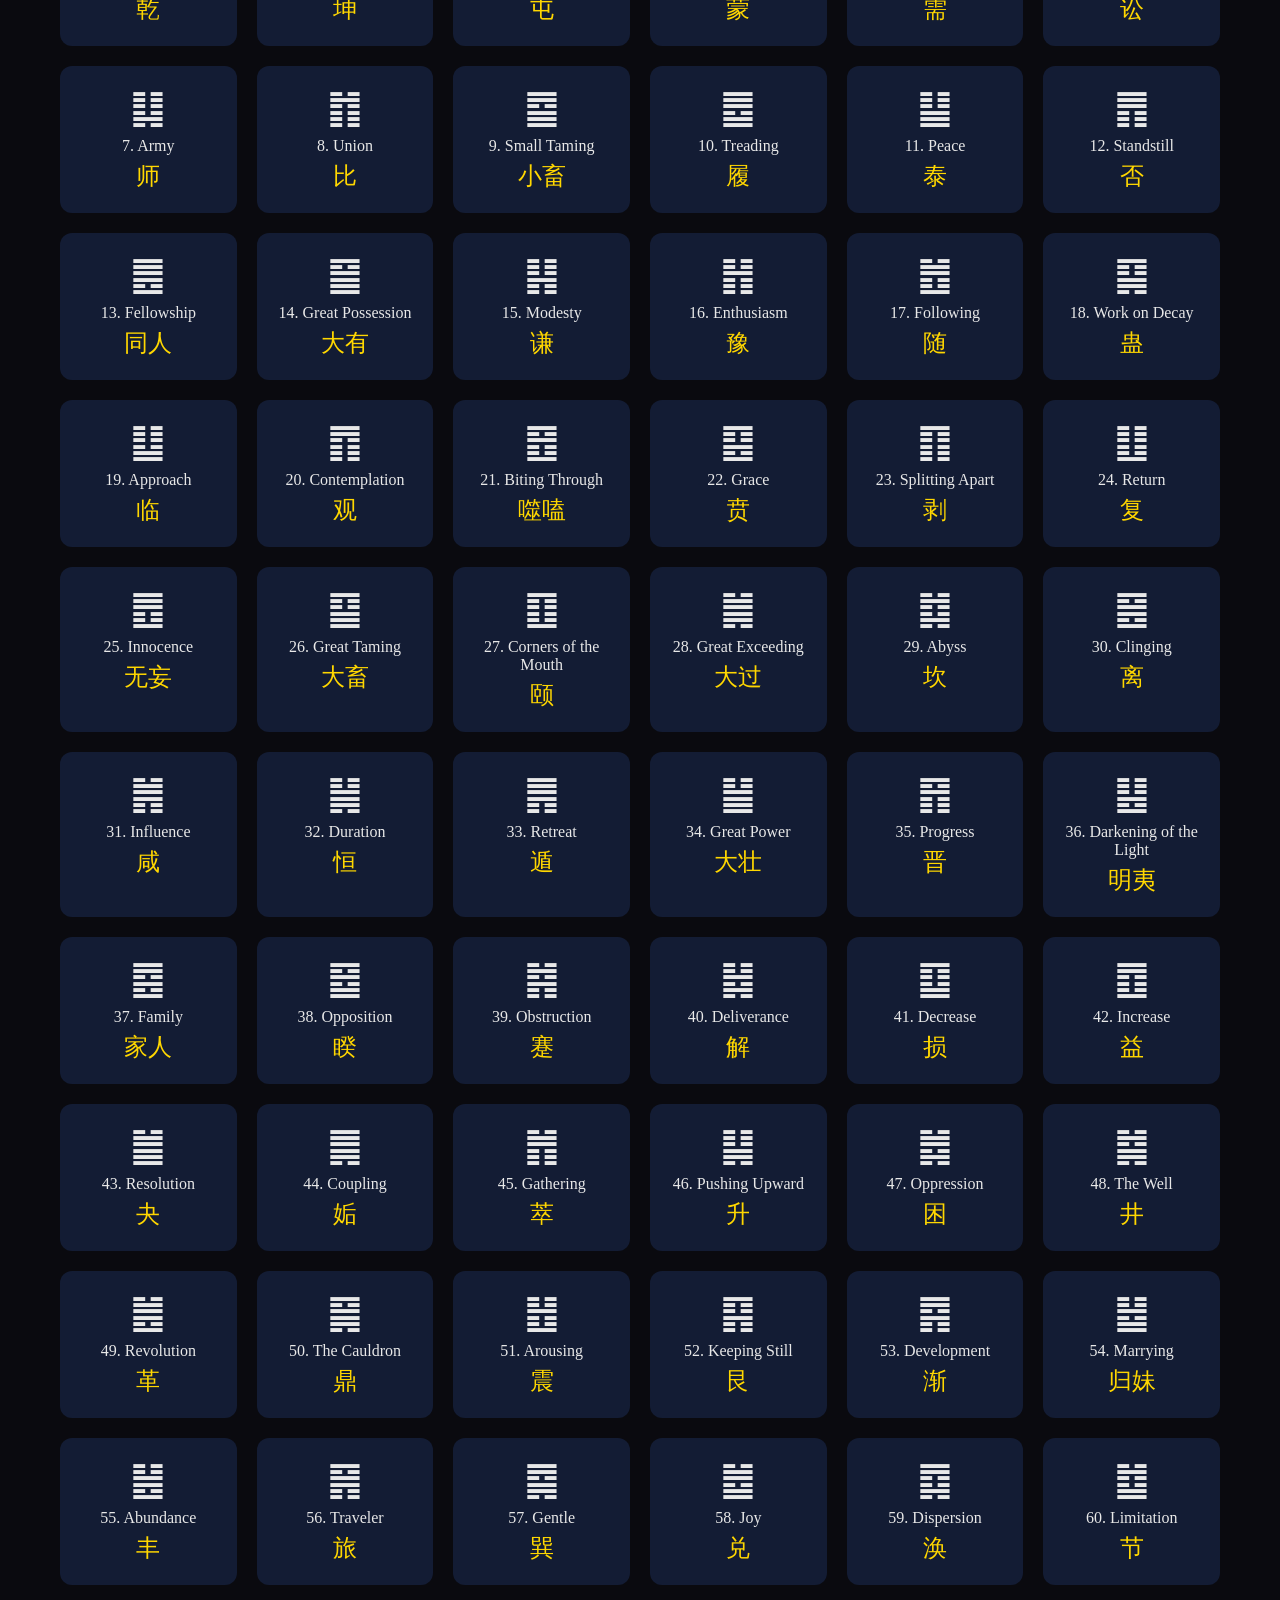
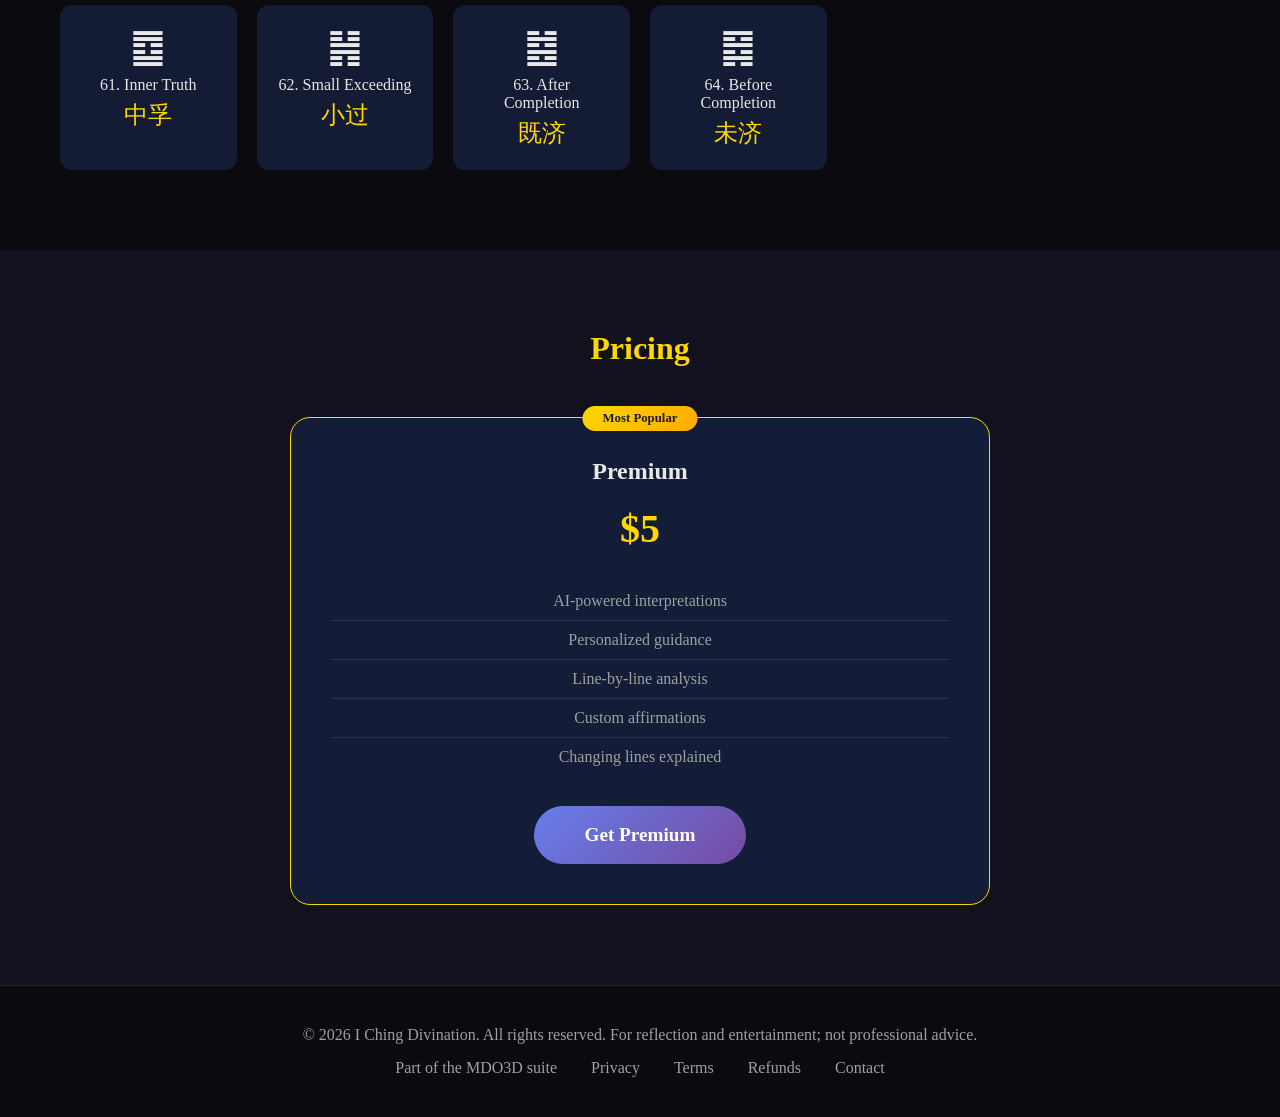
==== commit e869153f: "fix(iching): footer Refunds/Contact; /refund /cancellation /acceptable-use /contact 307 to the mdo3d" ====
--- a/public/index.html
+++ b/public/index.html
@@ -275,6 +275,10 @@
             <p>&copy; 2026 I Ching Divination. All rights reserved. For reflection and entertainment; not professional advice.</p>
             <div class="footer-links">
                 <a href="https://mdo3d.com">Part of the MDO3D suite</a>
+                <a href="/privacy">Privacy</a>
+                <a href="/terms">Terms</a>
+                <a href="/refund">Refunds</a>
+                <a href="/contact">Contact</a>
             </div>
         </div>
     </footer>
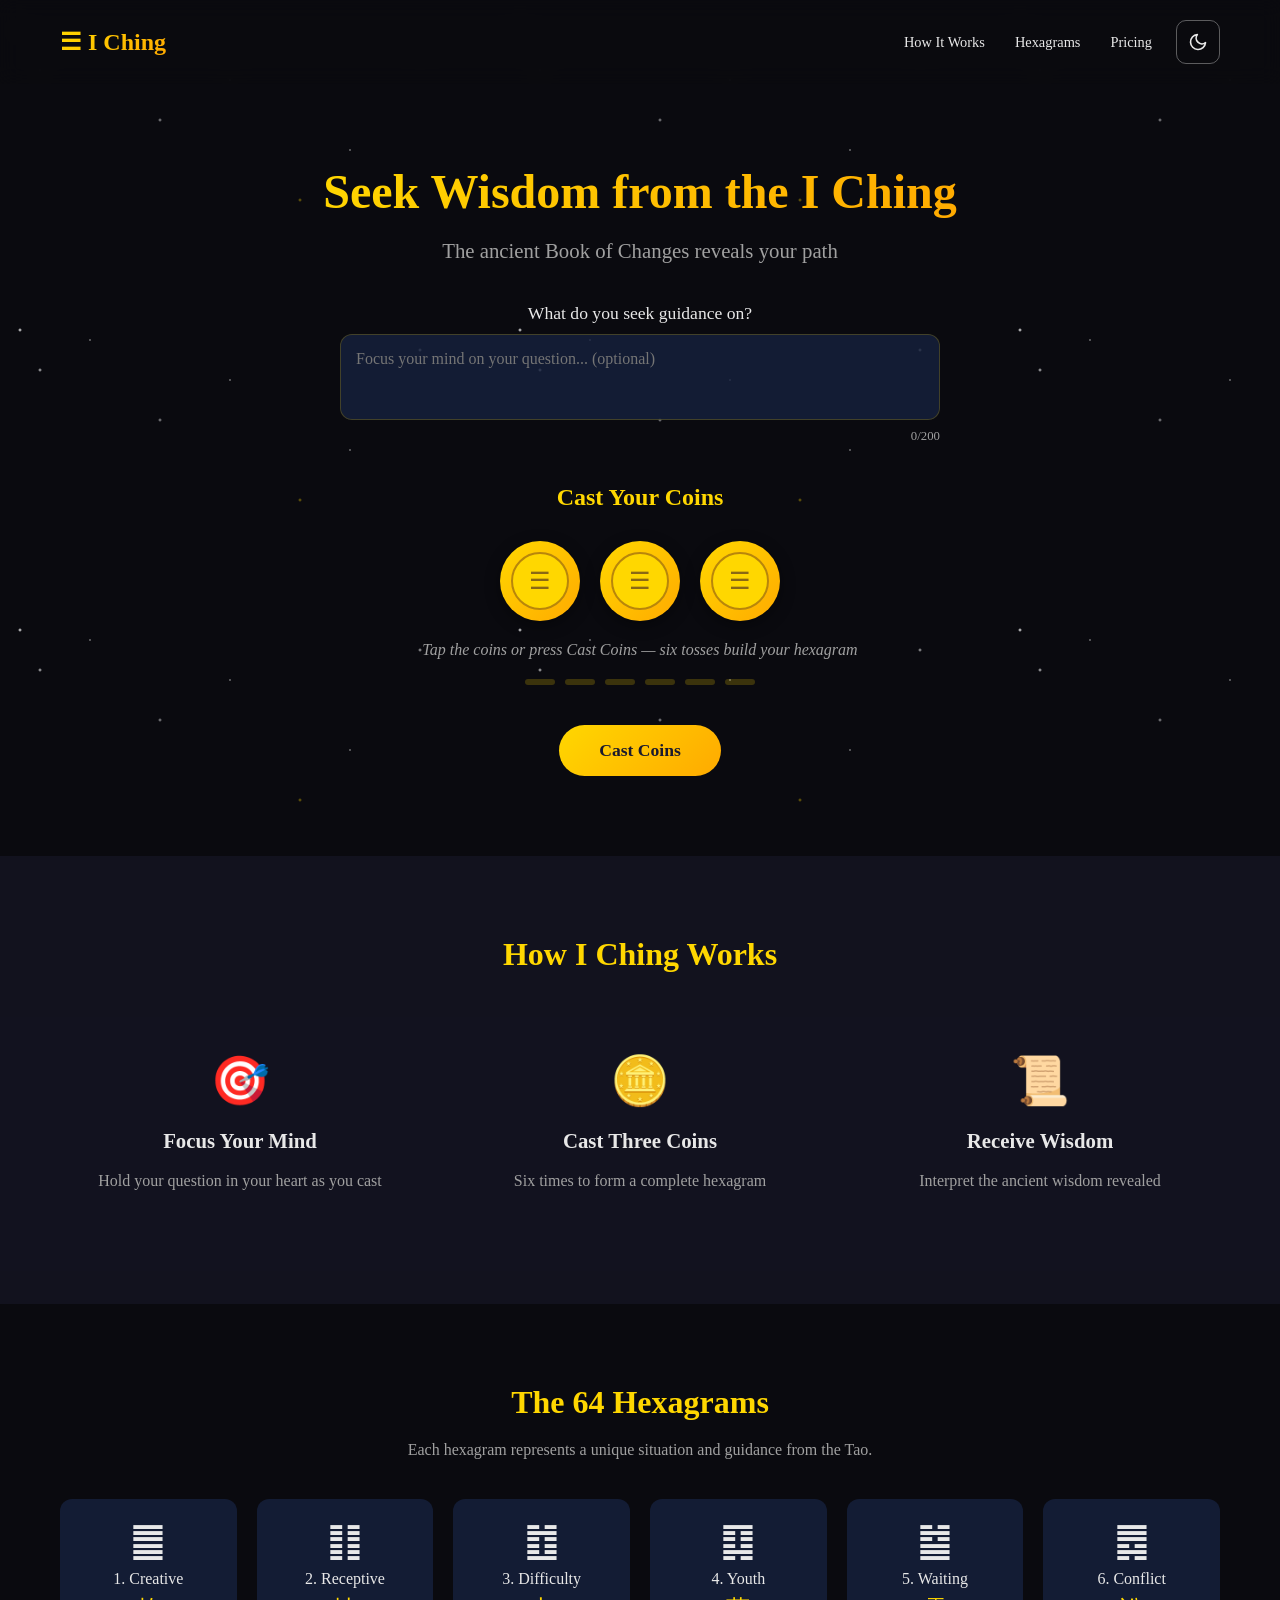
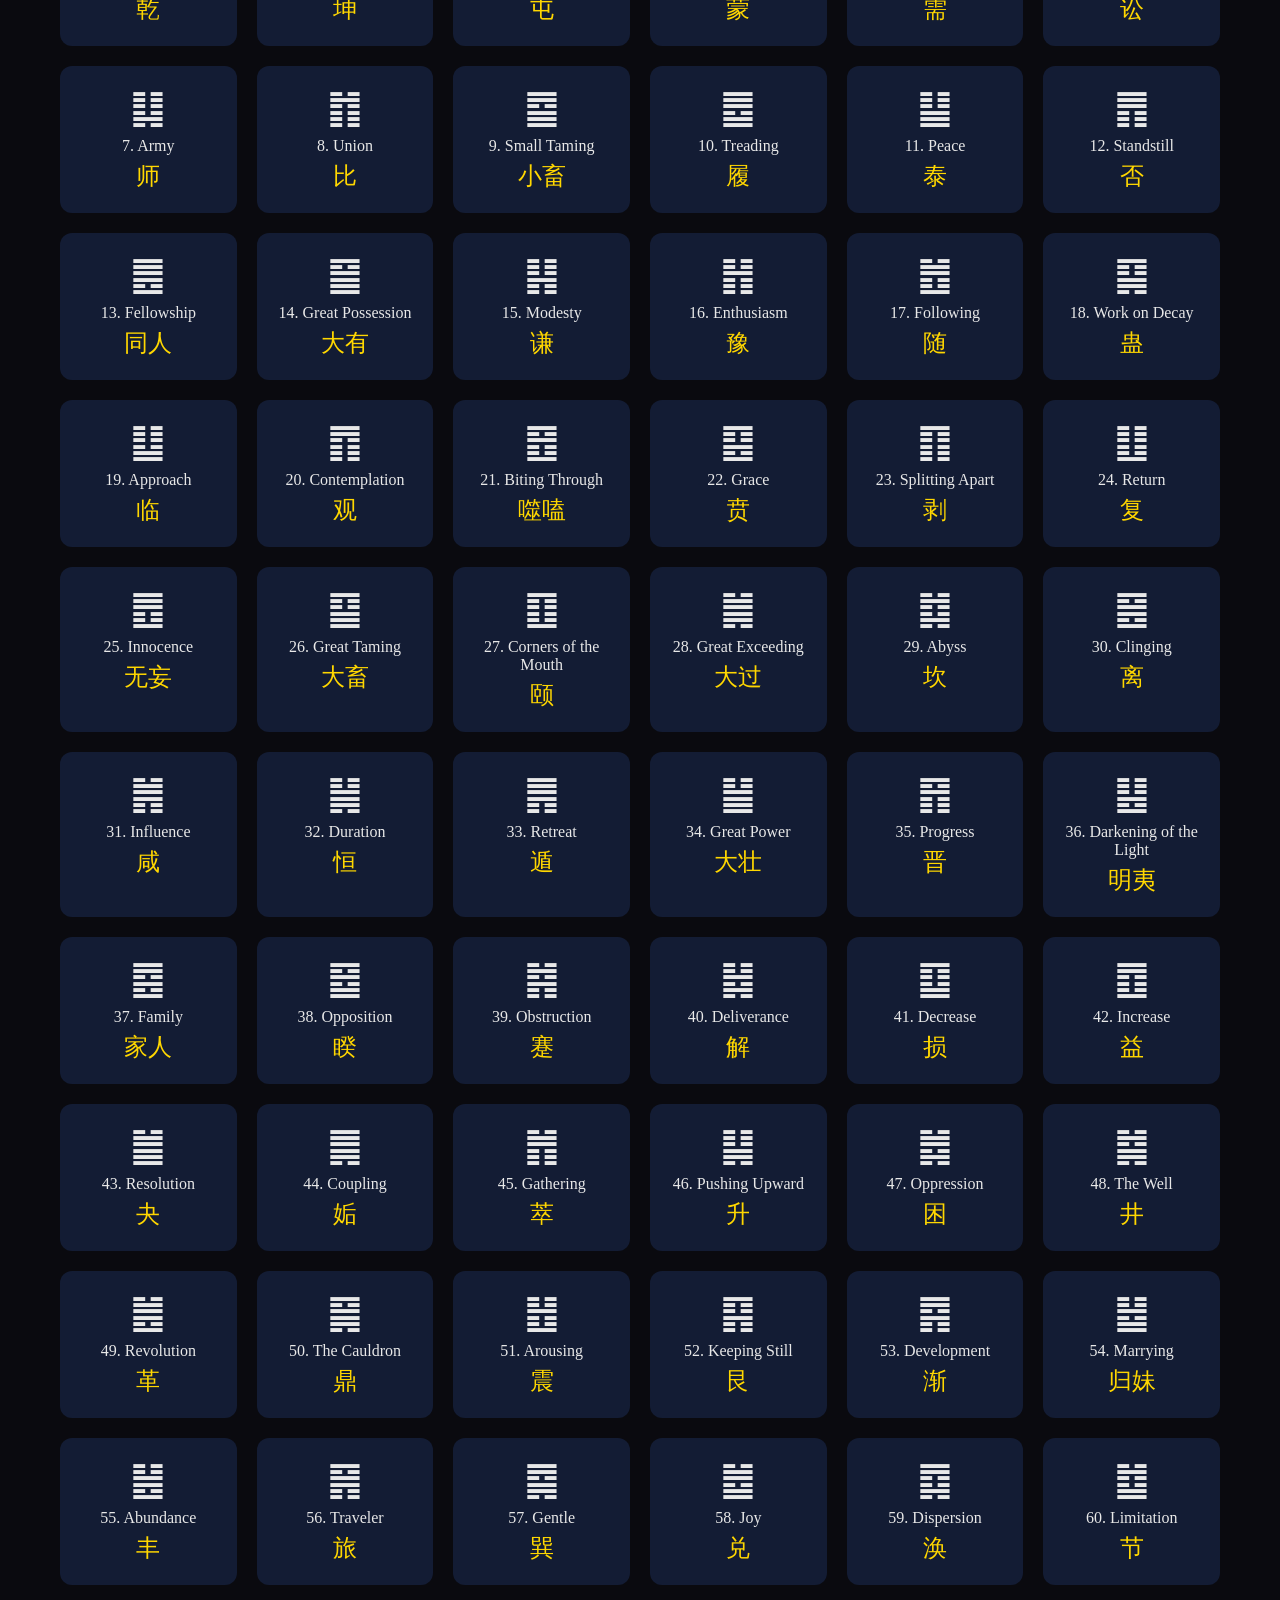
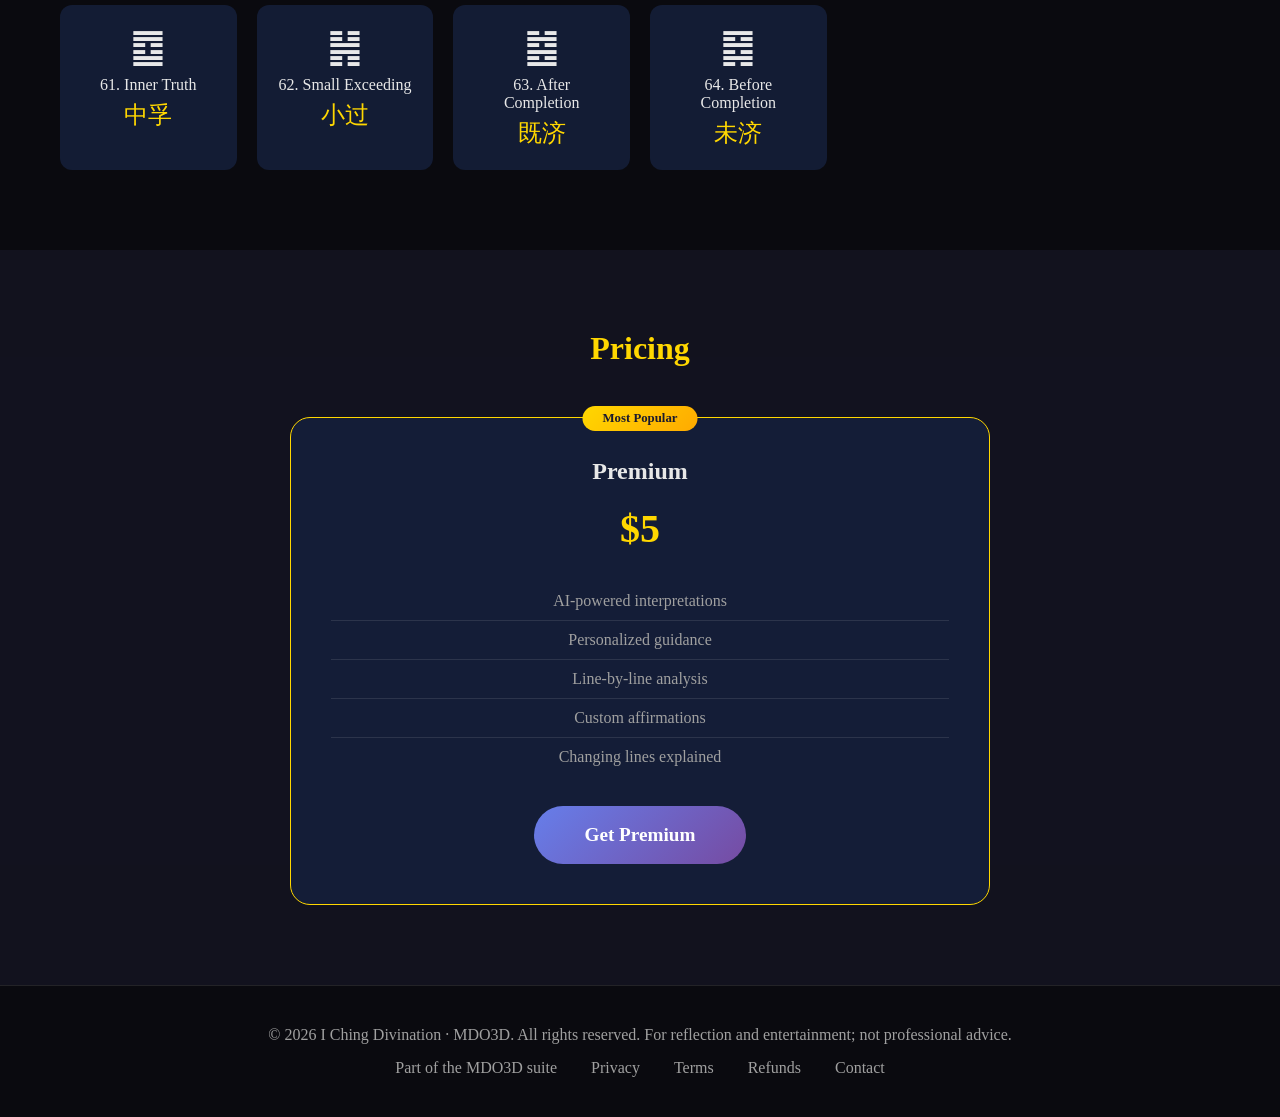
==== commit 96ba4b60: "copy(iching): CONTENT-ENTITY-NAMES - footer names MDO3D Co-Authored-By: Claude Opus 5.5 <noreply@ant" ====
--- a/public/index.html
+++ b/public/index.html
@@ -272,7 +272,7 @@
 
     <footer>
         <div class="container">
-            <p>&copy; 2026 I Ching Divination. All rights reserved. For reflection and entertainment; not professional advice.</p>
+            <p>&copy; 2026 I Ching Divination · MDO3D. All rights reserved. For reflection and entertainment; not professional advice.</p>
             <div class="footer-links">
                 <a href="https://mdo3d.com">Part of the MDO3D suite</a>
                 <a href="/privacy">Privacy</a>
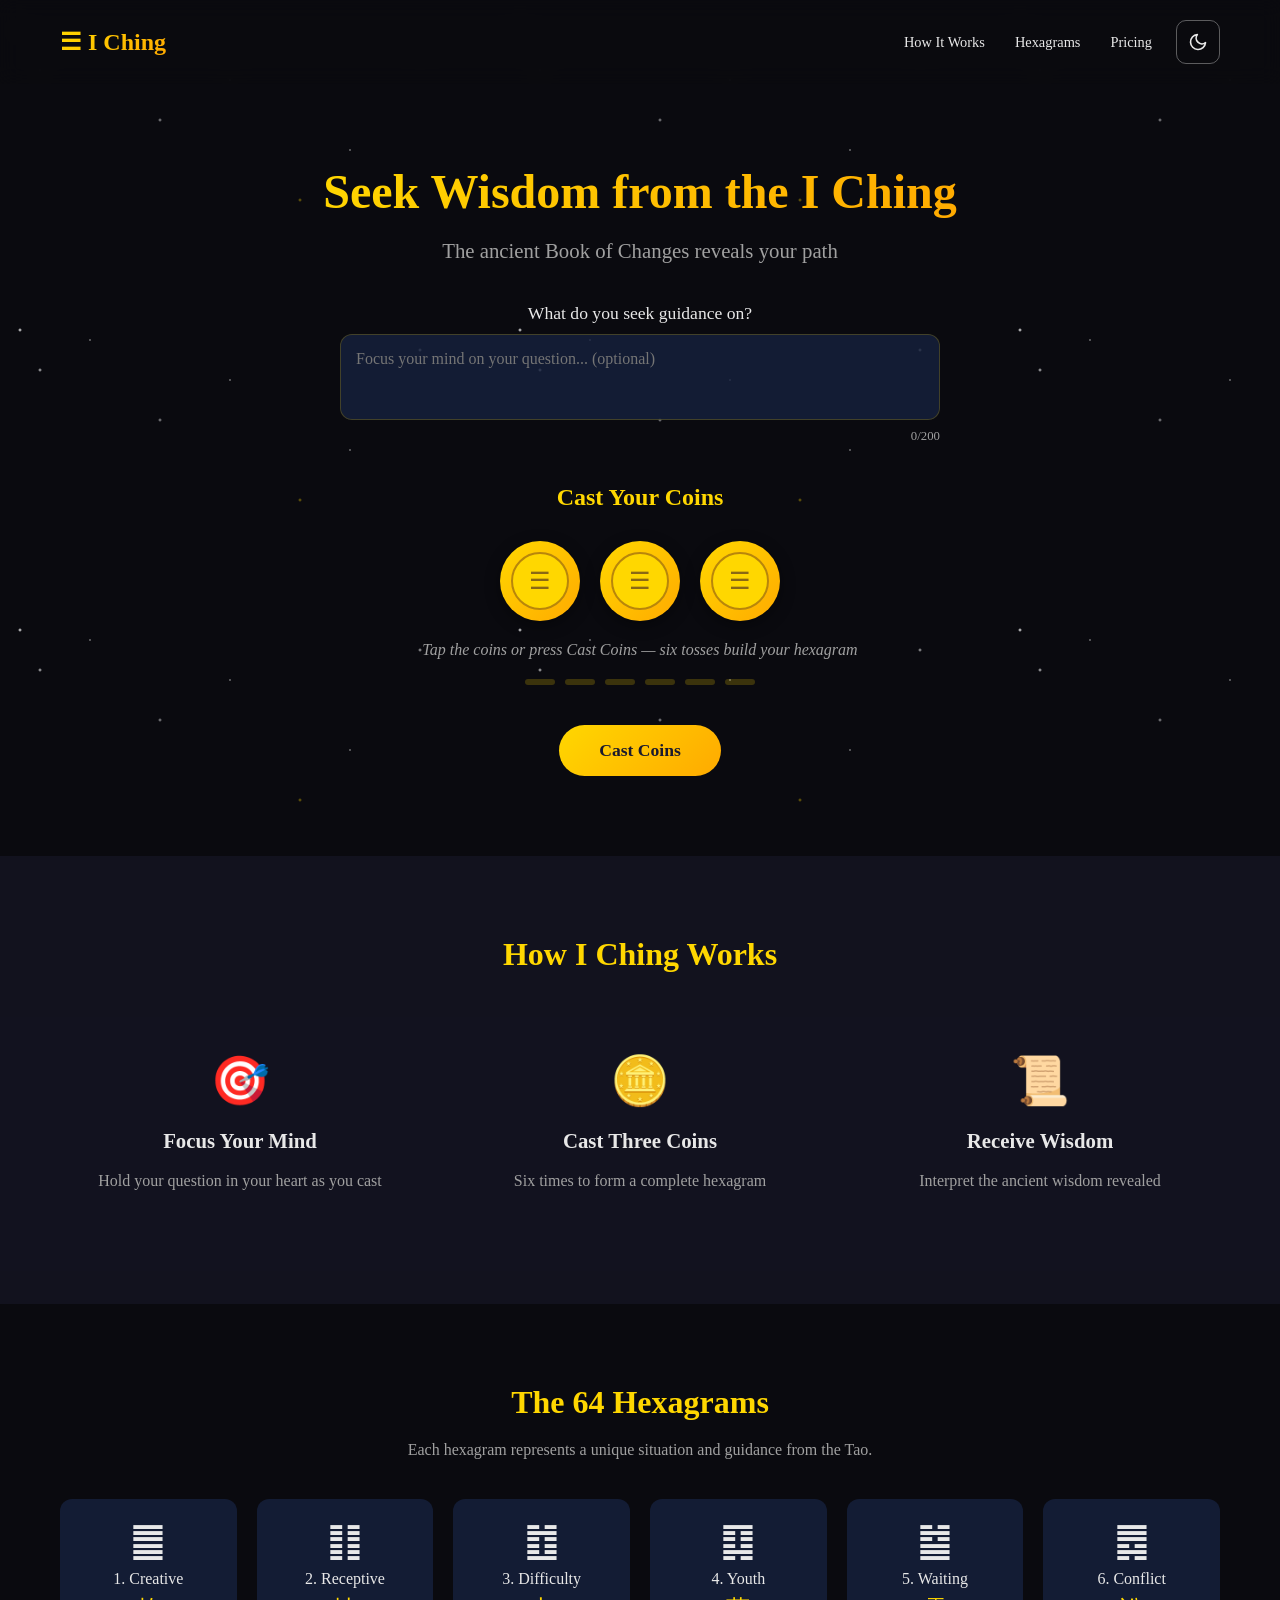
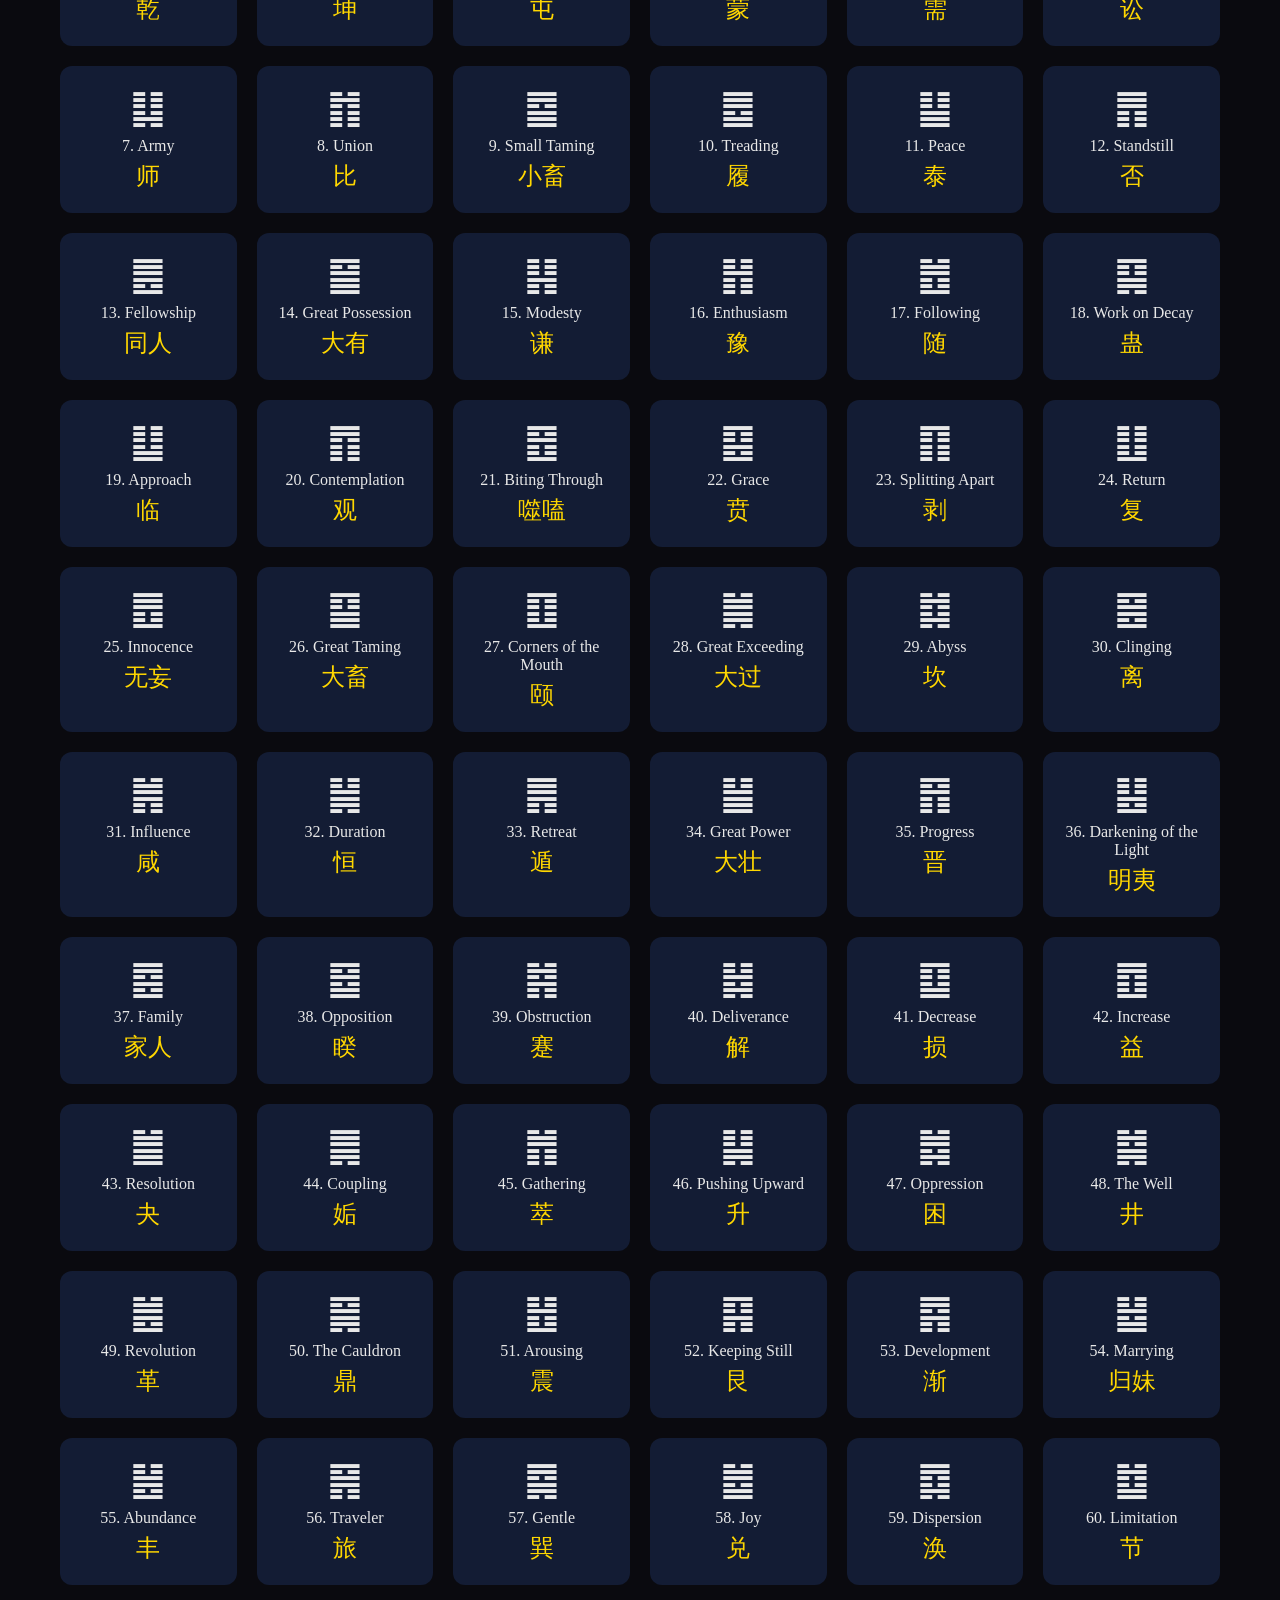
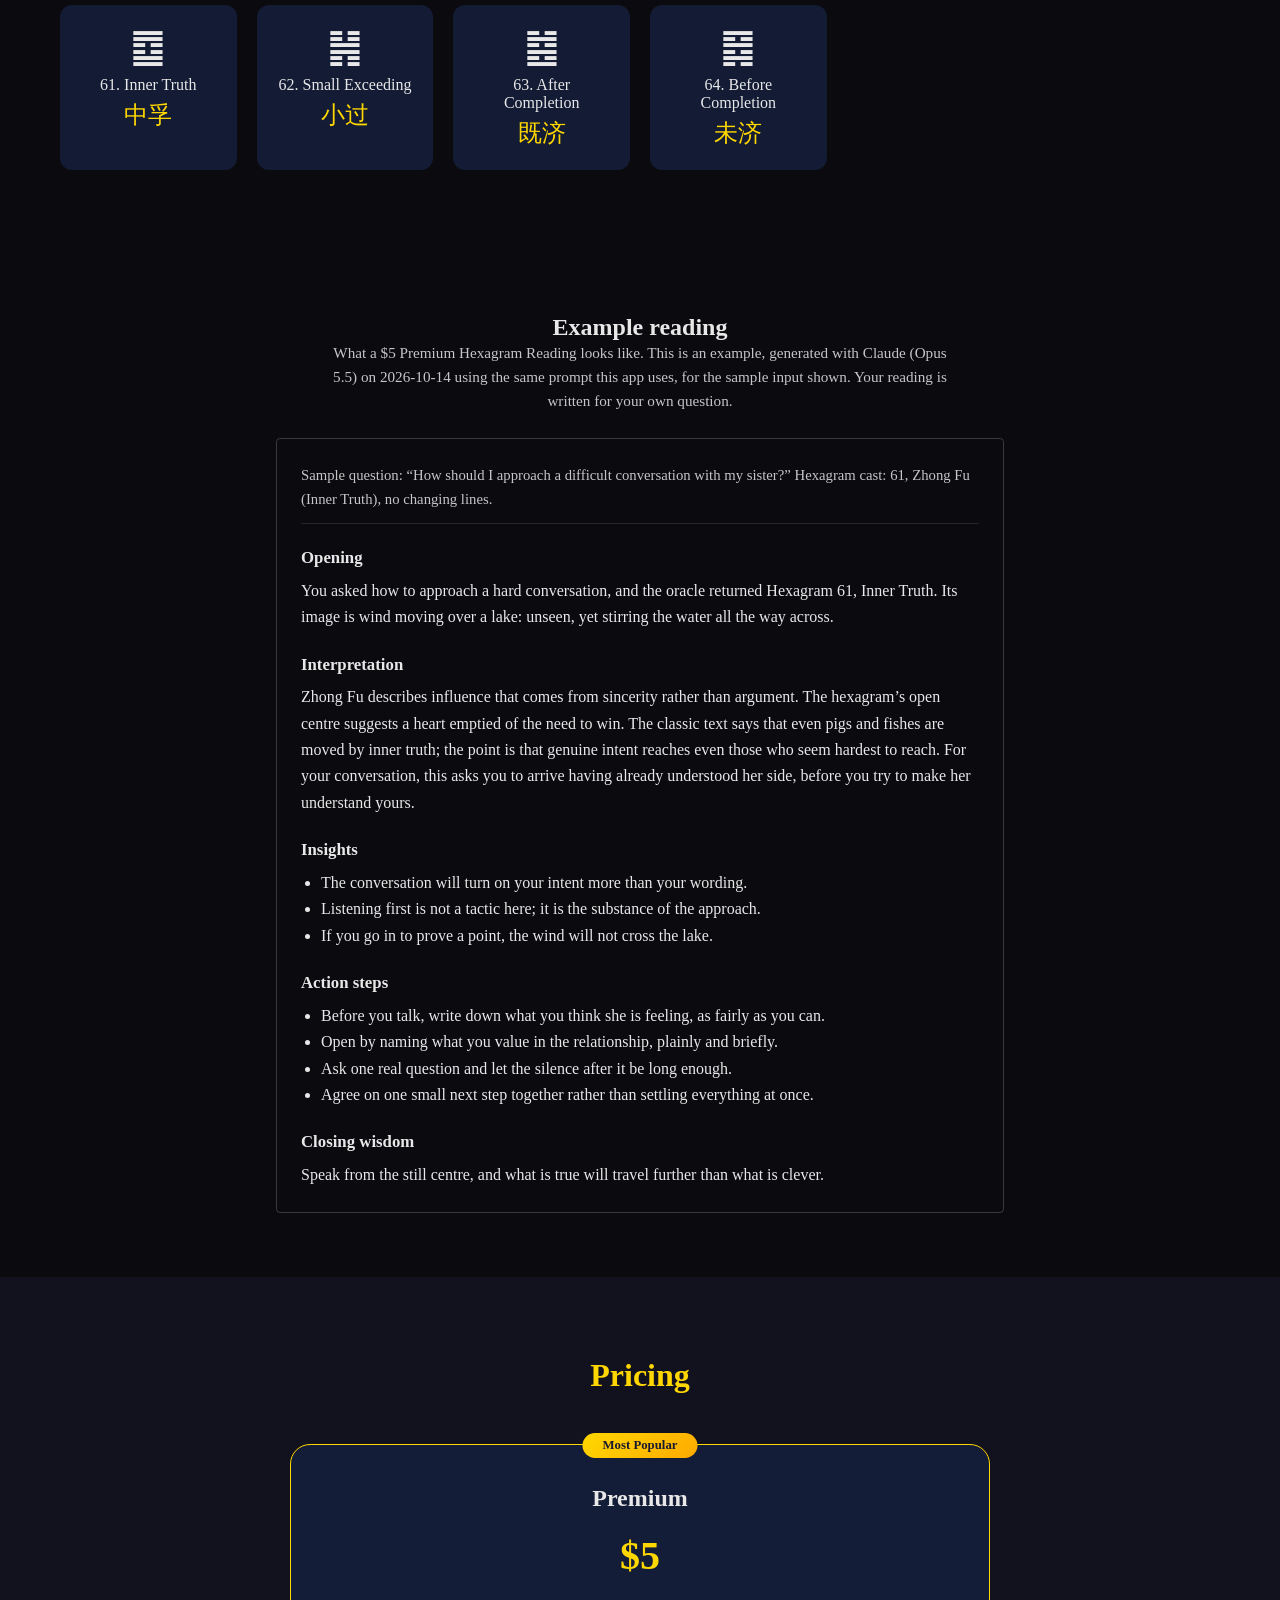
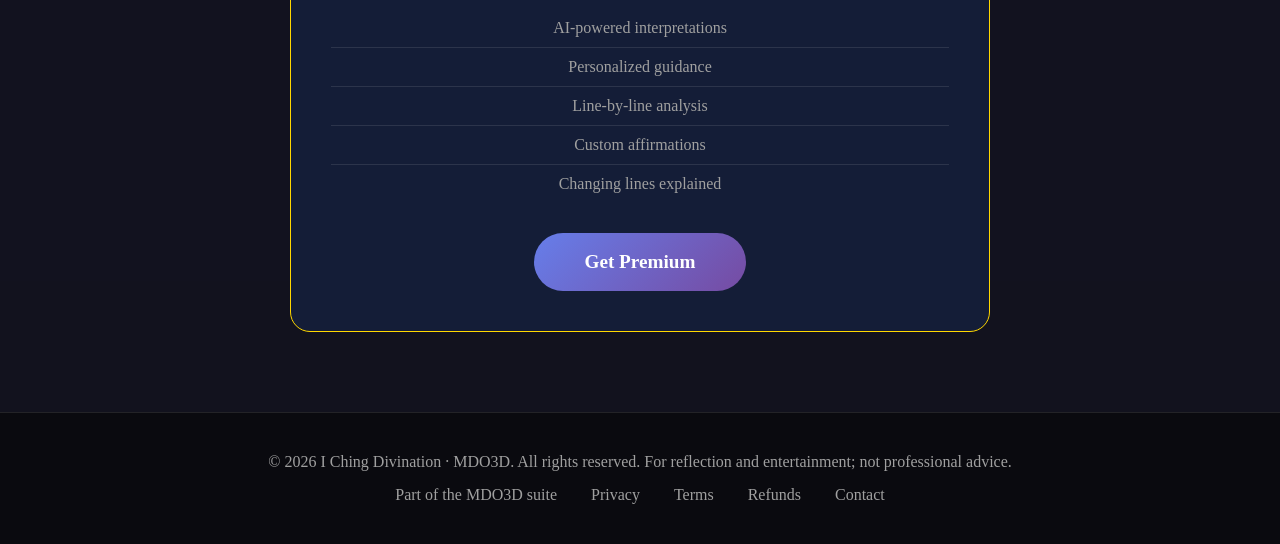
==== commit 19cc372a: "p1: labelled example reading + price on the page (data-price synced) Co-Authored-By: Claude Opus 5.5" ====
--- a/public/index.html
+++ b/public/index.html
@@ -248,6 +248,28 @@
             </div>
         </section>
 
+        <!-- Example reading (honest sample, labelled) -->
+        <section id="example-reading" class="example-reading">
+<style>
+.example-reading{padding:64px 0}
+.example-reading .example-wrap{max-width:760px;margin:0 auto;padding:0 16px;text-align:left}
+.example-reading h2{text-align:center}
+.example-reading .example-meta{opacity:.85;font-size:.95rem;line-height:1.6;text-align:center;margin:0 auto 24px;max-width:640px}
+.example-reading .example-card{border:1px solid rgba(127,127,127,.4);border-radius:4px;padding:24px;line-height:1.65}
+.example-reading .example-card h3{font-size:1.05rem;margin:20px 0 6px}
+.example-reading .example-card h3:first-child{margin-top:0}
+.example-reading .example-card ul{padding-left:1.25rem;margin:6px 0}
+.example-reading .example-card .example-input{font-size:.92rem;opacity:.85;border-bottom:1px solid rgba(127,127,127,.3);padding-bottom:12px;margin-bottom:16px}
+</style>
+            <div class="example-wrap">
+                <h2>Example reading</h2>
+                <p class="example-meta">What a <span data-price="single-premium">$5</span> Premium Hexagram Reading looks like. This is an example, generated with Claude (Opus 5.5) on 2026-10-14 using the same prompt this app uses, for the sample input shown. Your reading is written for your own question.</p>
+                <div class="example-card">
+                    <p class="example-input">Sample question: “How should I approach a difficult conversation with my sister?” Hexagram cast: 61, Zhong Fu (Inner Truth), no changing lines.</p>
+                    <h3>Opening</h3><p>You asked how to approach a hard conversation, and the oracle returned Hexagram 61, Inner Truth. Its image is wind moving over a lake: unseen, yet stirring the water all the way across.</p><h3>Interpretation</h3><p>Zhong Fu describes influence that comes from sincerity rather than argument. The hexagram’s open centre suggests a heart emptied of the need to win. The classic text says that even pigs and fishes are moved by inner truth; the point is that genuine intent reaches even those who seem hardest to reach. For your conversation, this asks you to arrive having already understood her side, before you try to make her understand yours.</p><h3>Insights</h3><ul><li>The conversation will turn on your intent more than your wording.</li><li>Listening first is not a tactic here; it is the substance of the approach.</li><li>If you go in to prove a point, the wind will not cross the lake.</li></ul><h3>Action steps</h3><ul><li>Before you talk, write down what you think she is feeling, as fairly as you can.</li><li>Open by naming what you value in the relationship, plainly and briefly.</li><li>Ask one real question and let the silence after it be long enough.</li><li>Agree on one small next step together rather than settling everything at once.</li></ul><h3>Closing wisdom</h3><p>Speak from the still centre, and what is true will travel further than what is clever.</p>
+                </div>
+            </div>
+        </section>
         <section id="pricing" class="pricing-section">
             <div class="container">
                 <h2>Pricing</h2>
--- a/public/css/styles.css
+++ b/public/css/styles.css
@@ -909,3 +909,8 @@
 /* Paid from first use: the meanings card is empty until the paid reading is delivered.
    Never render an empty card; the upsell below says what unlocks it. */
 .hexagram-meanings:empty { display: none; }
+
+/* HID-005: honour prefers-reduced-motion (the starfield twinkle and other decorative motion stop) */
+@media (prefers-reduced-motion: reduce) {
+    *, *::before, *::after { animation-duration: .01ms !important; animation-iteration-count: 1 !important; transition-duration: .01ms !important; scroll-behavior: auto !important; }
+}
